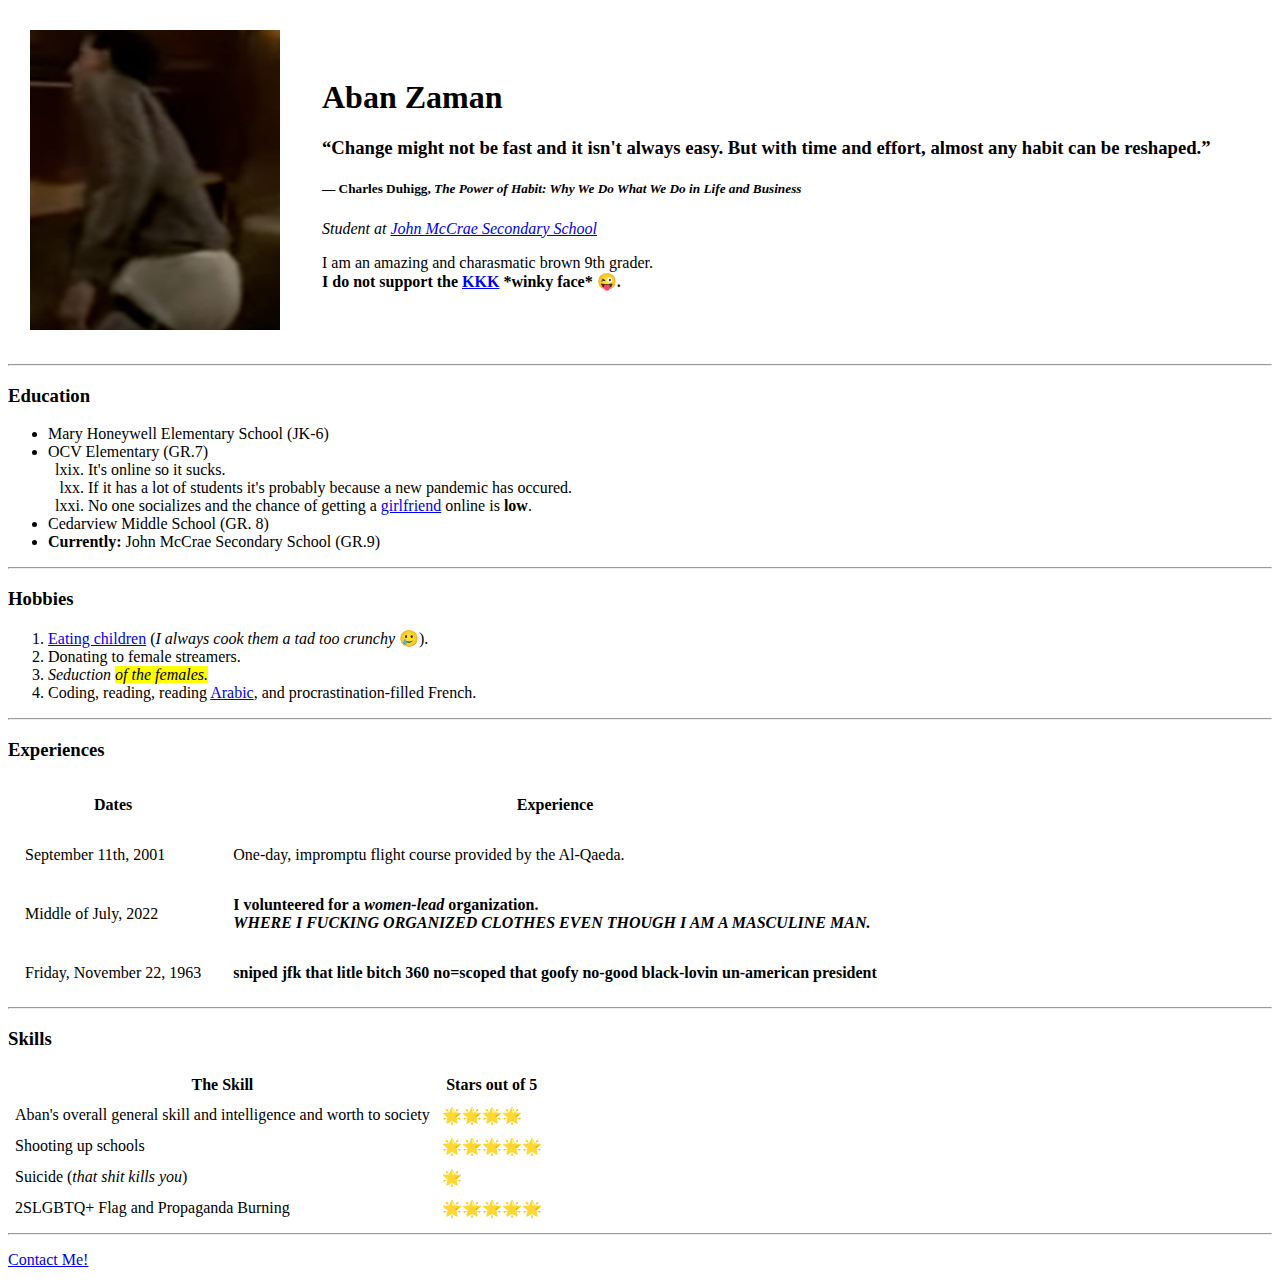
==== index.html @ 699626e8 "Added initial website, bare-bone HTML." ====
<!DOCTYPE html> <!-- Render this file as HTML 5 -->
<html lang="en" dir="ltr">

<head>
  <meta charset="utf-8"> <!-- Information for basic website information, like the description, title, and character set. -->
  <title>Aban Zaman - Personal Portfolio Website</title>
  <meta name="description:" content="Hi, I'm Aban Zaman, and this is my personally coded website/portfolio (HTML now, but CSS and Javascript soon to be added)!
    I'm an extroverted brown terrorist who supports all ideologies related to suicide-bombings. Currently in JMSS - Grade 9 - Insta: abanz69.">
  <meta name="keywords" content="Aban,Zaman,John McCrae Secondary School,aban,zaman,JMSS,johnmccraess,bangladeshi,bengali,brown,abanz69">
  <meta name="viewport" content="width=device-width, initial-scale=1" />
</head>

<body>
  <table cellpadding="20">
    <tr>
      <td><img src="images\boratTooCoolForSchool.png" alt="Naked selfie of Aban Zaman." height="300" width="250"></td>
      <td>
        <h1>Aban Zaman</h1>
        <h3>“Change might not be fast and it isn't always easy. But with time and effort, almost any habit can be reshaped.”</h3>
        <h5>― Charles Duhigg,<em> The Power of Habit: Why We Do What We Do in Life and Business</em></h5>
        <p><em>Student at <a href="https://johnmccraess.ocdsb.ca/" target="_blank">John McCrae Secondary School</a></em></p>
        <p>I am an amazing and charasmatic brown 9th grader.
          <strong><br>I do not support the <a href="https://en.wikipedia.org/wiki/Ku_Klux_Klan#Goals" target="_blank">KKK</a> *winky face* 😜.</strong>
        </p>
      </td>
    </tr>
  </table>
  <!-- Paragraph text does not go off page, but moves to the next line -->

  <hr>

  <h3>Education</h3>
  <ul>
    <li>Mary Honeywell Elementary School (JK-6)</li>
    <li>OCV Elementary (GR.7)
      <ol start="69" type="i">
        <li>It's online so it sucks.</li>
        <li>If it has a lot of students it's probably because a new pandemic has occured.</li>
        <li>No one socializes and the chance of getting a <a href="https://en.uncyclopedia.co/wiki/Girlfriend" target="_blank">girlfriend</a> online is <strong>low</strong>.</li>
      </ol>
    </li>
    <li>Cedarview Middle School (GR. 8)</li>
    <li><strong>Currently: </strong>John McCrae Secondary School (GR.9)</li>
  </ul>

  <hr>

  <h3>Hobbies</h3>
  <ol>
    <li><a href="https://en.uncyclopedia.co/wiki/HowTo:Cook_Children" target="_blank">Eating children</a> (<em>I always cook them a tad too crunchy</em> 🥲).</li>
    <li>Donating to female streamers.</li>
    <li><em>Seduction <mark>of the females.</mark></em></li>
    <li>Coding, reading, reading <a href="https://en.uncyclopedia.co/wiki/Allah" target="_blank">Arabic</a>, and procrastination-filled French.</li>
  </ol>

  <hr>

  <h3>Experiences</h3>

  <table cellpadding="15">
    <thead>
      <th>Dates</th>
      <th>Experience</th>
    </thead>

    <tbody>
      <tr>
        <td>September 11th, 2001</td>
        <td>One-day, impromptu flight course provided by the Al-Qaeda.</td>
      </tr>
      <tr>
        <td>Middle of July, 2022</td>
        <td><strong>I volunteered for a <em>women-lead</em> organization.<br><em>WHERE I FUCKING ORGANIZED CLOTHES EVEN THOUGH I AM A MASCULINE MAN.</em></strong></td>
      </tr>
      <tr>
        <td>Friday, November 22, 1963</td>
        <td><strong>sniped jfk that litle bitch 360 no=scoped that goofy no-good black-lovin un-american president</strong></td>
      </tr>
    </tbody>
  </table>

  <hr>

  <h3>Skills</h3>
  <table cellpadding="5">
    <thead>
      <th>The Skill</th>
      <th>Stars out of 5</th>
    </thead>
    <tr>
      <td>Aban's overall general skill and intelligence and worth to society</td>
      <td>🌟🌟🌟🌟</td>
    </tr>
    <tr>
      <td>Shooting up schools</td>
      <td>🌟🌟🌟🌟🌟</td>
    </tr>
    <tr>
      <td>Suicide (<em>that shit kills you</em>)</td>
      <td>🌟</td>
    </tr>
    <tr>
      <td>2SLGBTQ+ Flag and Propaganda Burning</td>
      <td>🌟🌟🌟🌟🌟</td>
    </tr>

  </table>

  <hr>

  <!-- The target attribute opens the href into a new tab.
  The default is the link opening into the same tab (_self). -->
  <p><a href="contact.html" target="_blank">Contact Me!</a> </p>
</body>

</html>
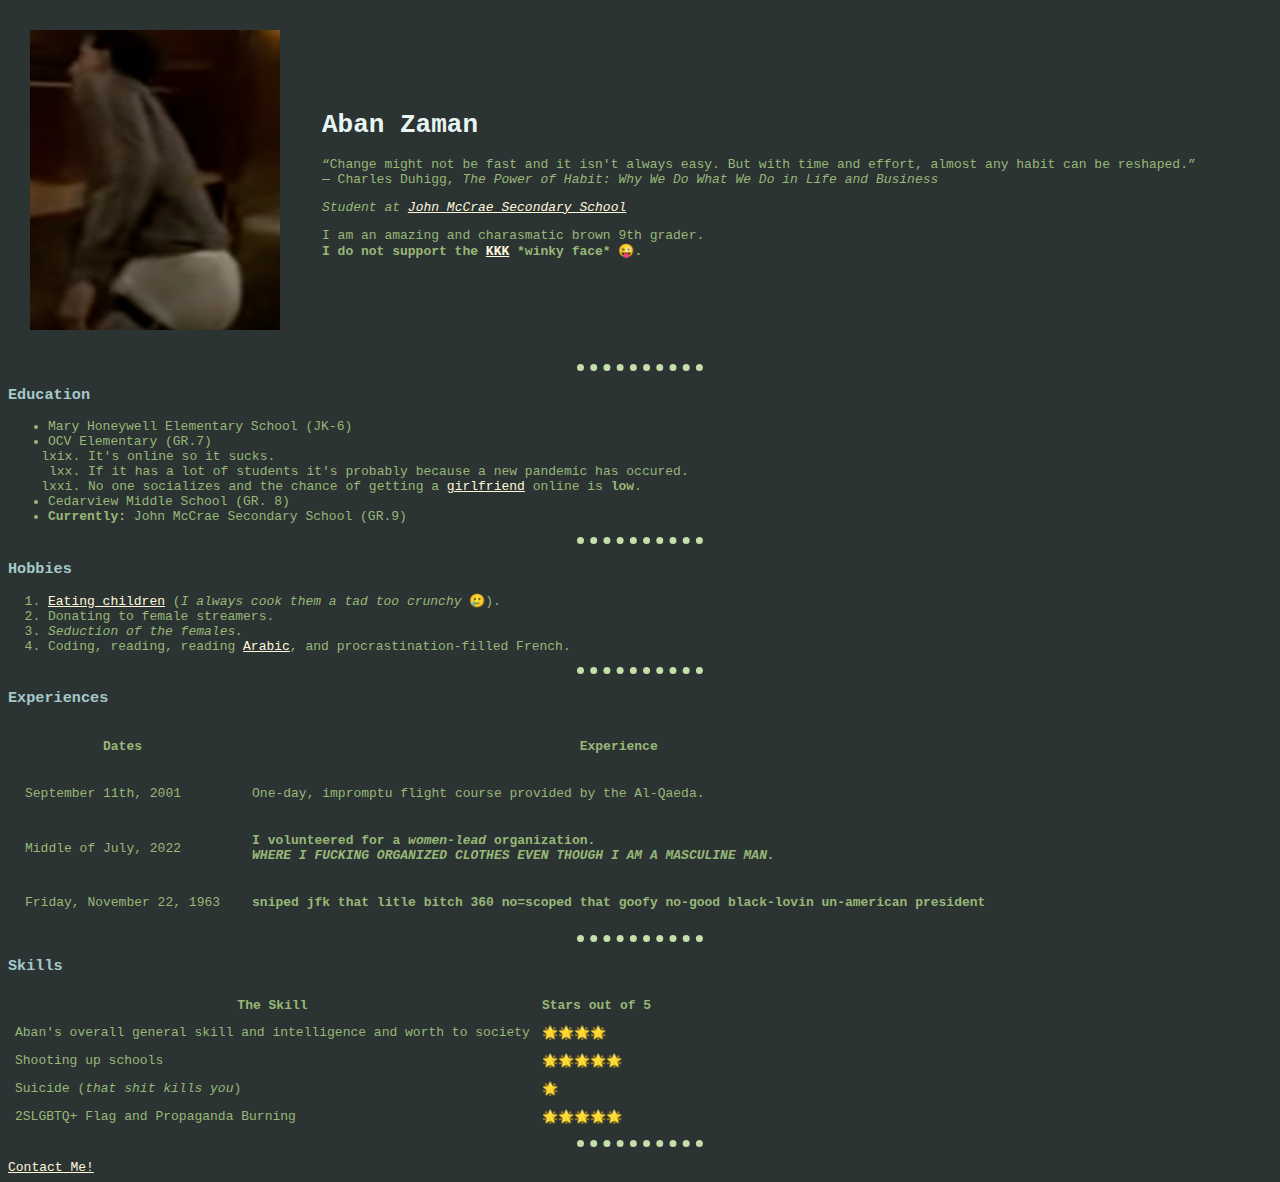
==== commit 8a72780e: "Cleanup And CSS Basic Addition" ====
--- a/index.html
+++ b/index.html
@@ -1,4 +1,5 @@
 <!DOCTYPE html> <!-- Render this file as HTML 5 -->
+
 <html lang="en" dir="ltr">
 
 <head>
@@ -7,23 +8,26 @@
   <meta name="description:" content="Hi, I'm Aban Zaman, and this is my personally coded website/portfolio (HTML now, but CSS and Javascript soon to be added)!
     I'm an extroverted brown terrorist who supports all ideologies related to suicide-bombings. Currently in JMSS - Grade 9 - Insta: abanz69.">
   <meta name="keywords" content="Aban,Zaman,John McCrae Secondary School,aban,zaman,JMSS,johnmccraess,bangladeshi,bengali,brown,abanz69">
-  <meta name="viewport" content="width=device-width, initial-scale=1" />
+  <link href="css/styles.css" rel="stylesheet">
 </head>
 
 <body>
   <table cellpadding="20">
-    <tr>
-      <td><img src="images\boratTooCoolForSchool.png" alt="Naked selfie of Aban Zaman." height="300" width="250"></td>
-      <td>
-        <h1>Aban Zaman</h1>
-        <h3>“Change might not be fast and it isn't always easy. But with time and effort, almost any habit can be reshaped.”</h3>
-        <h5>― Charles Duhigg,<em> The Power of Habit: Why We Do What We Do in Life and Business</em></h5>
-        <p><em>Student at <a href="https://johnmccraess.ocdsb.ca/" target="_blank">John McCrae Secondary School</a></em></p>
-        <p>I am an amazing and charasmatic brown 9th grader.
-          <strong><br>I do not support the <a href="https://en.wikipedia.org/wiki/Ku_Klux_Klan#Goals" target="_blank">KKK</a> *winky face* 😜.</strong>
-        </p>
-      </td>
-    </tr>
+    <tbody>
+      <tr>
+        <td><img src="images\boratTooCoolForSchool.png" alt="Naked selfie of Aban Zaman." height="300" width="250"></td>
+        <td>
+          <h1>Aban Zaman</h1>
+          <p>“Change might not be fast and it isn't always easy. But with time and effort, almost any habit can be reshaped.”
+            <br>― Charles Duhigg,<em> The Power of Habit: Why We Do What We Do in Life and Business</em>
+          </p>
+          <p><em>Student at <a href="https://johnmccraess.ocdsb.ca/" target="_blank">John McCrae Secondary School</a></em></p>
+          <p>I am an amazing and charasmatic brown 9th grader.
+            <strong><br>I do not support the <a href="https://en.wikipedia.org/wiki/Ku_Klux_Klan#Goals" target="_blank">KKK</a> *winky face* 😜.</strong>
+          </p>
+        </td>
+      </tr>
+    </tbody>
   </table>
   <!-- Paragraph text does not go off page, but moves to the next line -->
 
@@ -49,7 +53,7 @@
   <ol>
     <li><a href="https://en.uncyclopedia.co/wiki/HowTo:Cook_Children" target="_blank">Eating children</a> (<em>I always cook them a tad too crunchy</em> 🥲).</li>
     <li>Donating to female streamers.</li>
-    <li><em>Seduction <mark>of the females.</mark></em></li>
+    <li><em>Seduction of the females.</em></li>
     <li>Coding, reading, reading <a href="https://en.uncyclopedia.co/wiki/Allah" target="_blank">Arabic</a>, and procrastination-filled French.</li>
   </ol>
 
@@ -59,8 +63,10 @@
 
   <table cellpadding="15">
     <thead>
-      <th>Dates</th>
-      <th>Experience</th>
+      <tr>
+        <th>Dates</th>
+        <th>Experience</th>
+      </tr>
     </thead>
 
     <tbody>
@@ -84,26 +90,30 @@
   <h3>Skills</h3>
   <table cellpadding="5">
     <thead>
-      <th>The Skill</th>
-      <th>Stars out of 5</th>
+      <tr>
+        <th>The Skill</th>
+        <th>Stars out of 5</th>
+      </tr>
     </thead>
-    <tr>
-      <td>Aban's overall general skill and intelligence and worth to society</td>
-      <td>🌟🌟🌟🌟</td>
-    </tr>
-    <tr>
-      <td>Shooting up schools</td>
-      <td>🌟🌟🌟🌟🌟</td>
-    </tr>
-    <tr>
-      <td>Suicide (<em>that shit kills you</em>)</td>
-      <td>🌟</td>
-    </tr>
-    <tr>
-      <td>2SLGBTQ+ Flag and Propaganda Burning</td>
-      <td>🌟🌟🌟🌟🌟</td>
-    </tr>
+    <tbody>
+      <tr>
+        <td>Aban's overall general skill and intelligence and worth to society</td>
+        <td>🌟🌟🌟🌟</td>
+      </tr>
+      <tr>
+        <td>Shooting up schools</td>
+        <td>🌟🌟🌟🌟🌟</td>
+      </tr>
+      <tr>
+        <td>Suicide (<em>that shit kills you</em>)</td>
+        <td>🌟</td>
+      </tr>
+      <tr>
+        <td>2SLGBTQ+ Flag and Propaganda Burning</td>
+        <td>🌟🌟🌟🌟🌟</td>
+      </tr>
 
+    </tbody>
   </table>
 
   <hr>
@@ -111,6 +121,8 @@
   <!-- The target attribute opens the href into a new tab.
   The default is the link opening into the same tab (_self). -->
   <p><a href="contact.html" target="_blank">Contact Me!</a> </p>
+
+
 </body>
 
-</html>+</html>
--- a/css/styles.css
+++ b/css/styles.css
@@ -0,0 +1,29 @@
+body {
+  background-color: #2C3333;
+}
+
+hr {
+  border-color: #C4DFAA;
+  border-style: dotted none none none;
+  width: 10%;
+  border-width: 7px;
+}
+
+h1{
+  color: #E7F6F2;
+  font-family: monospace;
+}
+
+h3 {
+  color: #A5C9CA;
+  font-family: monospace;
+}
+
+p, ol, ul, td, th{
+  color: #97b877;
+  font-family: monospace;
+}
+
+a {
+  color: CornSilk;
+}
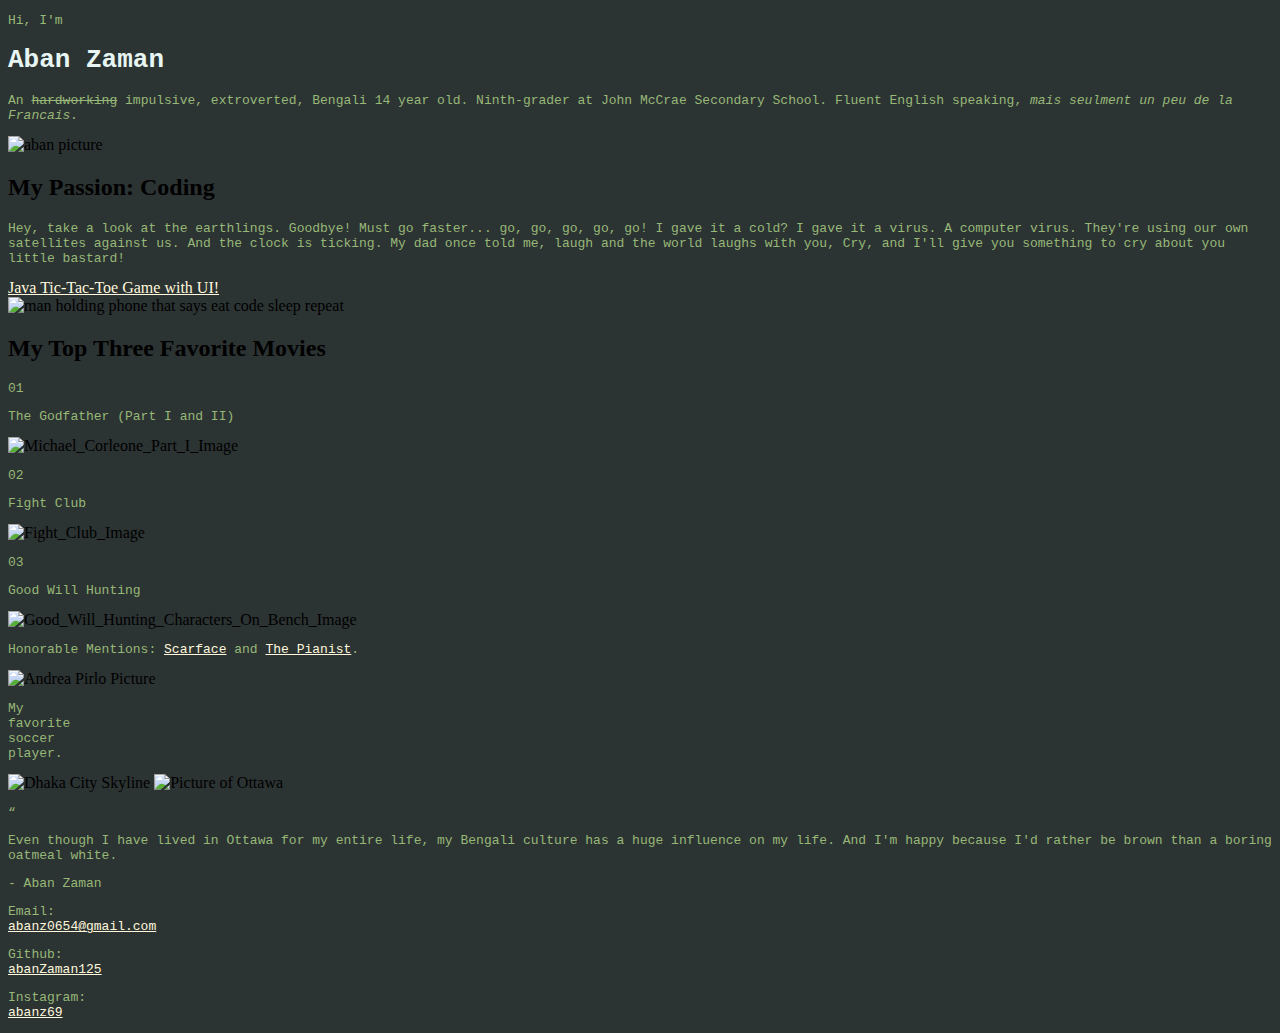
==== commit 29076765: "Updated HTML to fit new CSS" ====
--- a/index.html
+++ b/index.html
@@ -1,127 +1,123 @@
-<!DOCTYPE html> <!-- Render this file as HTML 5 -->
-
+<!DOCTYPE html>
 <html lang="en" dir="ltr">
 
 <head>
-  <meta charset="utf-8"> <!-- Information for basic website information, like the description, title, and character set. -->
-  <title>Aban Zaman - Personal Portfolio Website</title>
-  <meta name="description:" content="Hi, I'm Aban Zaman, and this is my personally coded website/portfolio (HTML now, but CSS and Javascript soon to be added)!
-    I'm an extroverted brown terrorist who supports all ideologies related to suicide-bombings. Currently in JMSS - Grade 9 - Insta: abanz69.">
-  <meta name="keywords" content="Aban,Zaman,John McCrae Secondary School,aban,zaman,JMSS,johnmccraess,bangladeshi,bengali,brown,abanz69">
-  <link href="css/styles.css" rel="stylesheet">
+  <meta charset="utf-8">
+  <title>Aban Zaman</title>
+  <link rel="stylesheet" href="css/styles.css">
+  <link rel="icon" href="favicon.ico">
+
+  <!-- Link elements for fonts. -->
+  <link rel="preconnect" href="https://fonts.googleapis.com">
+  <link rel="preconnect" href="https://fonts.gstatic.com" crossorigin>
+  <link href="https://fonts.googleapis.com/css2?family=Roboto:ital,wght@0,100;0,300;0,400;0,500;0,700;0,900;1,100;1,300;1,400;1,500&family=Volkhov:ital,wght@0,400;0,700;1,400;1,700&display=swap" rel="stylesheet">
+
+  <!--Base HTML element can target all links and can set their href, targets, and other attricbutes.-->
+  <base target="_blank">
 </head>
 
 <body>
-  <table cellpadding="20">
-    <tbody>
-      <tr>
-        <td><img src="images\boratTooCoolForSchool.png" alt="Naked selfie of Aban Zaman." height="300" width="250"></td>
-        <td>
-          <h1>Aban Zaman</h1>
-          <p>“Change might not be fast and it isn't always easy. But with time and effort, almost any habit can be reshaped.”
-            <br>― Charles Duhigg,<em> The Power of Habit: Why We Do What We Do in Life and Business</em>
-          </p>
-          <p><em>Student at <a href="https://johnmccraess.ocdsb.ca/" target="_blank">John McCrae Secondary School</a></em></p>
-          <p>I am an amazing and charasmatic brown 9th grader.
-            <strong><br>I do not support the <a href="https://en.wikipedia.org/wiki/Ku_Klux_Klan#Goals" target="_blank">KKK</a> *winky face* 😜.</strong>
-          </p>
-        </td>
-      </tr>
-    </tbody>
-  </table>
-  <!-- Paragraph text does not go off page, but moves to the next line -->
+  <div class="intro-container">
+    <div class="intro-text-div">
+      <p class="hi-im-line">Hi, I'm</p>
+      <h1 id="website-title">Aban Zaman</h1>
+      <p class="description-text">An <span style="text-decoration: line-through">hardworking</span> impulsive, extroverted, Bengali 14 year old. Ninth-grader at John McCrae Secondary School.
+        Fluent English speaking, <em>mais seulment un peu de la Francais.</em>
+      </p>
+    </div>
+    <!-- Without the div, the flex layout of the intro-container made the image unnaturally bigger. -->
+    <div>
+      <img class="aban-img" src="images/abanTitle.png" alt="aban picture">
+    </div>
+  </div>
 
-  <hr>
+  <div class="passion-container">
+    <div class="passion-text-div">
+      <h2 class="passion-text-title">My Passion: Coding</h2>
+      <p class="passion-text-p">Hey, take a look at the earthlings. Goodbye! Must go faster... go, go, go, go, go! I gave it a cold? I gave it a virus.
+        A computer virus. They're using our own satellites against us. And the clock is ticking.
+        My dad once told me, laugh and the world laughs with you, Cry, and I'll give you something to cry about you little bastard!</p>
+      <a id="java-game-button" href="https://www.onlinegdb.com/ITbCFVzX8">Java Tic-Tac-Toe Game with UI!</a>
+    </div>
+    <img class="coding-image" src="images/codingImage.jpg" alt="man holding phone that says eat code sleep repeat">
+  </div>
 
-  <h3>Education</h3>
-  <ul>
-    <li>Mary Honeywell Elementary School (JK-6)</li>
-    <li>OCV Elementary (GR.7)
-      <ol start="69" type="i">
-        <li>It's online so it sucks.</li>
-        <li>If it has a lot of students it's probably because a new pandemic has occured.</li>
-        <li>No one socializes and the chance of getting a <a href="https://en.uncyclopedia.co/wiki/Girlfriend" target="_blank">girlfriend</a> online is <strong>low</strong>.</li>
-      </ol>
-    </li>
-    <li>Cedarview Middle School (GR. 8)</li>
-    <li><strong>Currently: </strong>John McCrae Secondary School (GR.9)</li>
-  </ul>
+  <div class="favorite-movies-container">
+    <h2 class="favorite-movies-title">My Top Three Favorite Movies</h2>
 
-  <hr>
+    <div class="movie-row-container">
 
-  <h3>Hobbies</h3>
-  <ol>
-    <li><a href="https://en.uncyclopedia.co/wiki/HowTo:Cook_Children" target="_blank">Eating children</a> (<em>I always cook them a tad too crunchy</em> 🥲).</li>
-    <li>Donating to female streamers.</li>
-    <li><em>Seduction of the females.</em></li>
-    <li>Coding, reading, reading <a href="https://en.uncyclopedia.co/wiki/Allah" target="_blank">Arabic</a>, and procrastination-filled French.</li>
-  </ol>
+      <div class="movie-number" style="top: -169px;right: 196px;">
+        <p>01</p>
+      </div>
+      <div class="movie-title-text">
+        <p>The Godfather (Part I and II)</p>
+      </div>
+      <div class="movie-image">
+        <img src="https://static.wikia.nocookie.net/godfather/images/a/aa/Michael_Corleone_Part_I.jpg/revision/latest?cb=20190828200514" alt="Michael_Corleone_Part_I_Image">
+      </div>
 
-  <hr>
+      <div class="movie-number" style="top: -5px; right: 348px;">
+        <p>02</p>
+      </div>
+      <div class="movie-title-text">
+        <p>Fight Club</p>
+      </div>
+      <div class="movie-image">
+        <img src="https://www.eyefilm.nl/uploads/images/production/_960x960_crop_center-center_none/still-Fight-Club-David-Fincher-US-DE-1999-2.jpg" alt="Fight_Club_Image">
+      </div>
 
-  <h3>Experiences</h3>
+      <div class="movie-number" style="top: 157px; right: 514px;">
+        <p>03</p>
+      </div>
+      <div class="movie-title-text">
+        <p>Good Will Hunting</p>
+      </div>
+      <div class="movie-image">
+        <img src="https://img.aktuality.sk/foto/OTYweDk2MC9zbWFydC9pbWc=/rs_rs_aktuality_2302361_b2876f99e314d7cf5547ca8628a9a6d4?st=wJ0G_jUq6J9UJ0vmfanym6_WhT2xHBO1tU-KgL5Kts0&ts=1660860000&e=0" alt="Good_Will_Hunting_Characters_On_Bench_Image">
+      </div>
 
-  <table cellpadding="15">
-    <thead>
-      <tr>
-        <th>Dates</th>
-        <th>Experience</th>
-      </tr>
-    </thead>
+      <p class="movie-mentions-text">Honorable Mentions: <a class="favorite-movie-link" href="https://www.imdb.com/title/tt0086250/">Scarface</a> and <a class="favorite-movie-link" href="https://www.imdb.com/title/tt0253474/">The Pianist</a>.</p>
 
-    <tbody>
-      <tr>
-        <td>September 11th, 2001</td>
-        <td>One-day, impromptu flight course provided by the Al-Qaeda.</td>
-      </tr>
-      <tr>
-        <td>Middle of July, 2022</td>
-        <td><strong>I volunteered for a <em>women-lead</em> organization.<br><em>WHERE I FUCKING ORGANIZED CLOTHES EVEN THOUGH I AM A MASCULINE MAN.</em></strong></td>
-      </tr>
-      <tr>
-        <td>Friday, November 22, 1963</td>
-        <td><strong>sniped jfk that litle bitch 360 no=scoped that goofy no-good black-lovin un-american president</strong></td>
-      </tr>
-    </tbody>
-  </table>
+    </div>
 
-  <hr>
+  </div>
 
-  <h3>Skills</h3>
-  <table cellpadding="5">
-    <thead>
-      <tr>
-        <th>The Skill</th>
-        <th>Stars out of 5</th>
-      </tr>
-    </thead>
-    <tbody>
-      <tr>
-        <td>Aban's overall general skill and intelligence and worth to society</td>
-        <td>🌟🌟🌟🌟</td>
-      </tr>
-      <tr>
-        <td>Shooting up schools</td>
-        <td>🌟🌟🌟🌟🌟</td>
-      </tr>
-      <tr>
-        <td>Suicide (<em>that shit kills you</em>)</td>
-        <td>🌟</td>
-      </tr>
-      <tr>
-        <td>2SLGBTQ+ Flag and Propaganda Burning</td>
-        <td>🌟🌟🌟🌟🌟</td>
-      </tr>
+  <div class="extra-info-container">
+    <div class="pirlo-div">
+      <img class="pirlo-image" src="https://thumbs.dreamstime.com/b/andrea-pirlo-match-milan--italy-march-san-siro---stadium-uefa-champions-league--ac-fc-arsenal-188502876.jpg" alt="Andrea Pirlo Picture">
+      <p class="pirlo-text">My<br>favorite<br>soccer<br>player.</p>
+    </div>
 
-    </tbody>
-  </table>
+    <div class="nationalities-div">
+      <img class="dhaka-img" src="https://upload.wikimedia.org/wikipedia/commons/3/31/Dhaka_Skyline.jpg" alt="Dhaka City Skyline">
+      <img class="ottawa-img" src="https://i.cbc.ca/1.6341949.1644201535!/fileImage/httpImage/image.jpg_gen/derivatives/16x9_780/aerial-downtown-covid-19-protest-ottawa-truckers-truck-convoy.jpg" alt="Picture of Ottawa">
 
-  <hr>
+      <div class="aban-quote-div">
+        <p class="quotation-mark">&#8220;</p>
+        <p class="quote-text">Even though I have lived in Ottawa for my entire life, my Bengali culture has a huge influence on my life. And I'm happy because I'd rather be brown than a boring oatmeal white.</p>
+        <p class="aban-quote-citation">- Aban Zaman</p>
+      </div>
+    </div>
+  </div>
 
-  <!-- The target attribute opens the href into a new tab.
-  The default is the link opening into the same tab (_self). -->
-  <p><a href="contact.html" target="_blank">Contact Me!</a> </p>
-
+  <div class="contact-me-container">
+    <div class="contact-text">
+      <p>Email:<br>
+        <a href="mailto:abanz0654@gmail.com">abanz0654@gmail.com</a>
+      </p>
+    </div>
+    <div class="contact-text middle-contact-text">
+      <p>Github:<br>
+        <a href="https://github.com/abanZaman125">abanZaman125</a>
+      </p>
+    </div>
+    <div class="contact-text">
+      <p>Instagram:<br>
+        <a href="https://www.instagram.com/abanz69/">abanz69</a>
+      </p>
+    </div>
+  </div>
 
 </body>
 
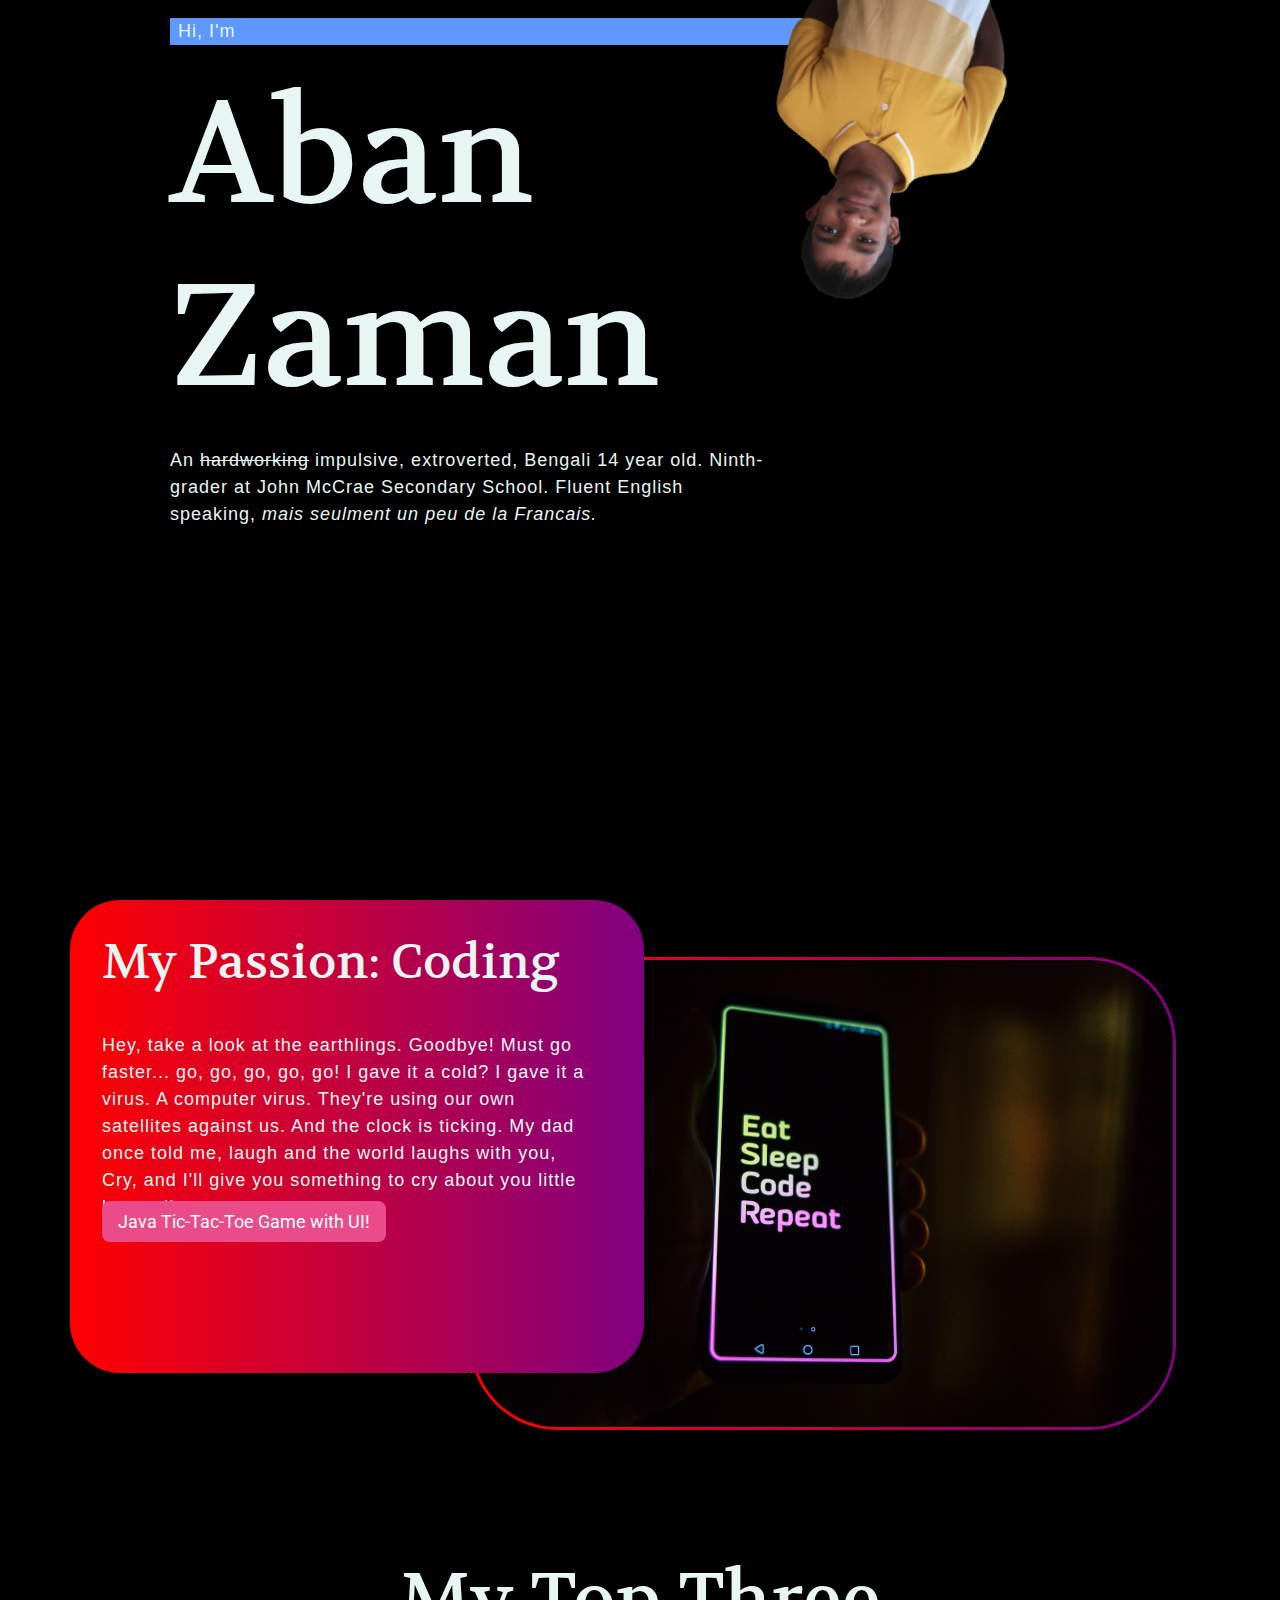
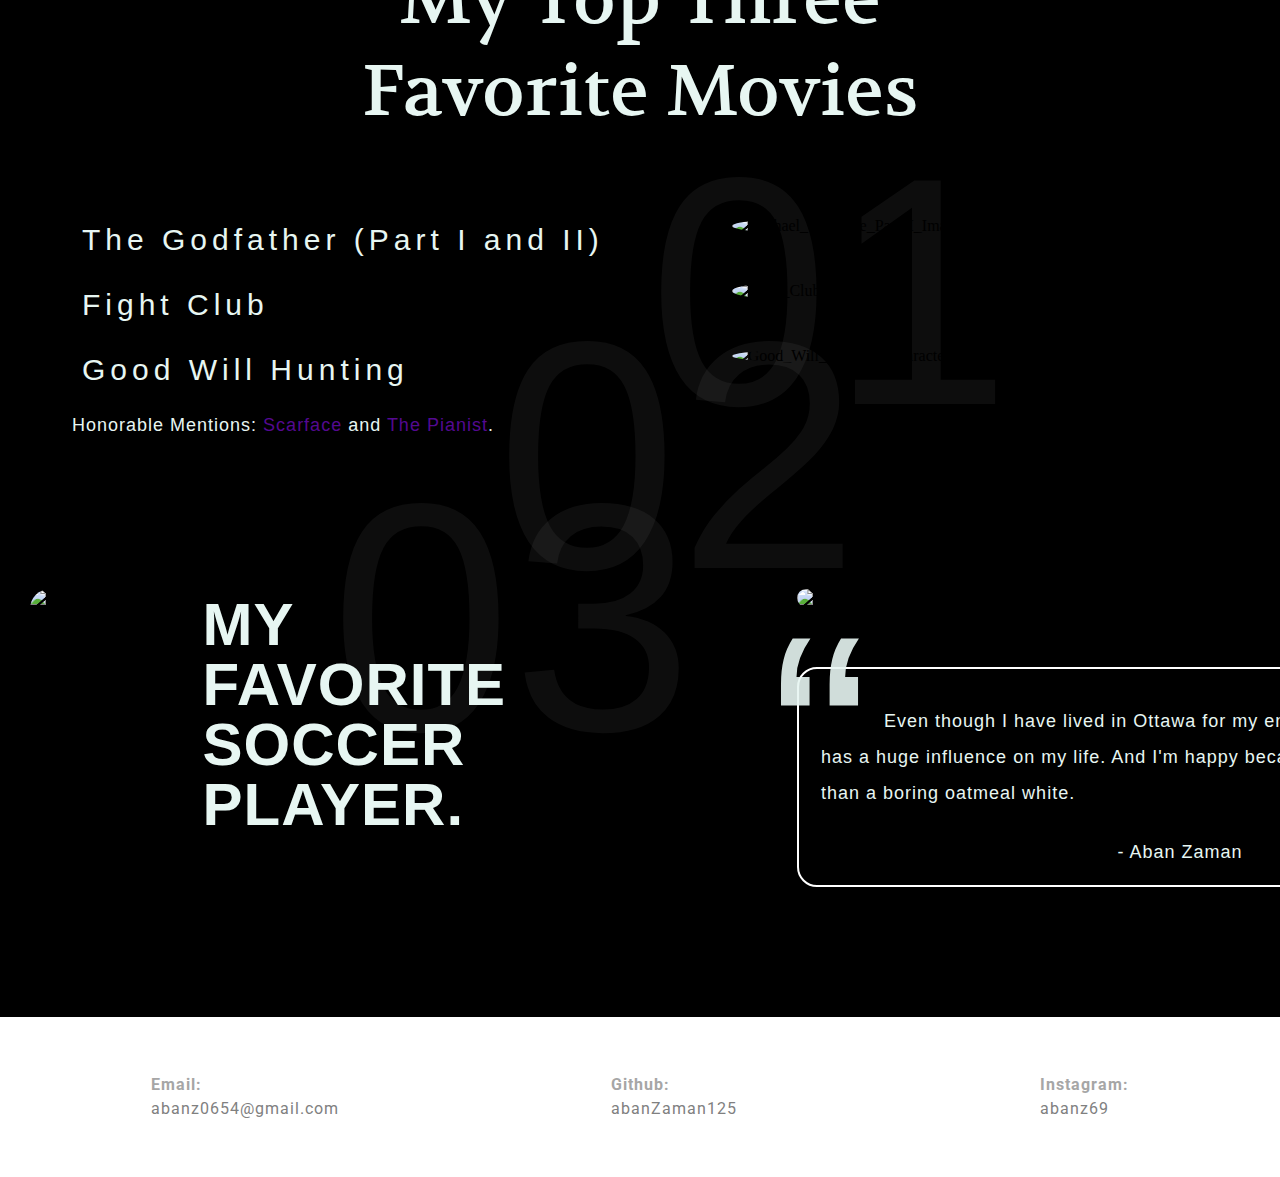
==== commit 6cbe214a: "Fixed Godfather Image Error" ====
--- a/index.html
+++ b/index.html
@@ -54,7 +54,7 @@
         <p>The Godfather (Part I and II)</p>
       </div>
       <div class="movie-image">
-        <img src="https://static.wikia.nocookie.net/godfather/images/a/aa/Michael_Corleone_Part_I.jpg/revision/latest?cb=20190828200514" alt="Michael_Corleone_Part_I_Image">
+        <img src="images/godfatherImage.jpg" alt="Michael_Corleone_Part_I_Image">
       </div>
 
       <div class="movie-number" style="top: -5px; right: 348px;">
--- a/css/styles.css
+++ b/css/styles.css
@@ -1,29 +1,328 @@
+html {
+  height: 100%;
+  width: 100%;
+}
+
 body {
-  background-color: #2C3333;
-}
-
-hr {
-  border-color: #C4DFAA;
-  border-style: dotted none none none;
-  width: 10%;
-  border-width: 7px;
-}
-
-h1{
+  background-color: black;
+  margin: 0;
+
+  /*Set html and body element height to 100% so
+  other elements set to 100% set to parent height. */
+  height: 100%;
+  width: 100%;
+}
+
+p{
   color: #E7F6F2;
-  font-family: monospace;
-}
-
-h3 {
-  color: #A5C9CA;
-  font-family: monospace;
-}
-
-p, ol, ul, td, th{
-  color: #97b877;
-  font-family: monospace;
-}
-
-a {
-  color: CornSilk;
-}
+  font-family: sans-serif;
+  font-size: 18px;
+  line-height: 150%;
+  letter-spacing: 1px;
+}
+
+h2 {
+  font-family: 'Volkhov', serif;
+  font-size: 48px;
+  font-weight: normal;
+  color: #E7F6F2;
+}
+
+.intro-container {
+  width: 940px;
+  height: 100%;
+  margin-left: auto;
+  margin-right: auto;
+  display: flex;
+}
+
+.hi-im-line {
+  background-color: #5f99ff;
+  padding-left: 8px;
+}
+
+.aban-img {
+  position: relative;
+  right: 120px;
+  top: -31.5px;
+  transform: rotate(196deg);
+  width: 228px;
+}
+
+#website-title {
+  font-family: 'Volkhov', serif;
+  font-size: 9em;
+  font-weight: 100;
+  color: #E7F6F2;
+  margin: 0;
+}
+
+.description-text {
+  padding-right: 6.25em;
+}
+
+/*--------------------------------------- S E C T I O N ----------------------------------------------------------------------------------*/
+
+.passion-container {
+  display: flex;
+  margin-bottom: 180px;
+}
+
+.passion-text-div {
+  /*Padding at the bottom is useless.*/
+  padding: 32px 32px 0 32px;
+  background: linear-gradient(to right, red, purple);
+  border-radius: 50px;
+
+  max-width: 710px;
+
+  position: relative;
+  left: 70px;
+}
+
+.passion-text-title {
+  margin-top: 0;
+}
+
+.passion-text-p {
+  padding-right: 20px;
+}
+
+#java-game-button {
+  background-color: #EA4C89;
+  border-radius: 8px;
+  color: white;
+  text-decoration: none;
+  padding: 10px 16px;
+  font-size: 18px;
+  font-family: 'Roboto', sans-serif;
+
+  position: absolute;
+  bottom: 131px;
+}
+
+#java-game-button:hover {
+  filter: brightness(120%);
+}
+
+.coding-image {
+  width: 700px;
+  background: linear-gradient(to right, red, purple);
+  padding: 3px;
+  border-radius: 87px;
+
+  /*Positioning, z-index is the image stacking.*/
+  position: relative;
+  z-index: -1;
+  top: 57px;
+  right: 104px;
+}
+
+/*--------------------------------------- S E C T I O N ----------------------------------------------------------------------------------*/
+
+.favorite-movies-container {
+  display: flex;
+  flex-wrap: wrap;
+  padding: 0 72px 0;
+  /*background-image: url(https://i.pinimg.com/originals/2f/fd/c8/2ffdc8e052da1d1d4242382b86761e78.gif);
+  background-repeat: no-repeat;
+  background-attachment: fixed;
+  background-size: cover;*/
+}
+
+.favorite-movies-title {
+  font-size: 72px;
+  max-width: 780px;
+  margin: 0 auto 80px auto;
+  text-align: center;
+}
+
+.movie-row-container {
+  position: relative;
+  display: grid;
+  grid-template-columns: auto auto; /*No third/first column because the numbers are absolutely positioned.*/
+  grid-template-rows: 1fr 1fr 1fr auto; /*fourth row is for text which will span the entire three columns*/
+  grid-row-gap: 20px;
+
+  width: 100%;
+}
+
+.movie-number {
+  position: absolute;
+}
+
+.movie-number p {
+  z-index: 0;
+  opacity: 0.1;
+
+  margin: 0;
+  color: gray;
+  font-size: 325px;
+}
+
+.movie-title-text {
+  display: flex;
+  align-items: center; /*vertical centering*/
+}
+
+.movie-title-text p{
+  position: relative;
+  z-index: 5;
+
+  margin: 0;
+  padding-left: 10px;
+  font-size: 30px;
+  letter-spacing: 5px;
+}
+
+.movie-image img{
+  position: relative;
+  z-index: 5;
+
+  border-radius: 50%;
+  width: 135px;
+}
+
+.movie-mentions-text {
+  grid-column-start: 1;
+  grid-column-end: 3;
+  margin: 0;
+}
+
+.favorite-movie-link {
+  position: relative;
+  z-index: 5;
+  text-decoration: none;
+  color: #540991;
+}
+
+/*--------------------------------------- S E C T I O N ----------------------------------------------------------------------------------*/
+
+.extra-info-container {
+  margin-top: 150px;
+  display: grid;
+  grid-template-columns: 692px 786px;
+  grid-template-rows: 1fr;
+  grid-column-gap: 105px;
+}
+
+.pirlo-image {
+  border-radius: 20px;
+  max-width: calc(0.6 * 598px);
+  max-height: calc(0.6 * 900px);
+}
+
+.pirlo-div {
+  position: relative;
+  display: flex;
+  padding-left: 30px;
+  grid-column-start: 1;
+  grid-column-end: 2;
+}
+
+.pirlo-text {
+  position: relative;
+  top: 6px;
+  right: -25px;
+
+  align-self: baseline;
+  margin: 0;
+  line-height: 100%;
+  font-weight: bold;
+  font-size: 60px;
+  text-transform: uppercase;
+}
+
+.nationalities-div {
+  height: fit-content;
+  position: relative;
+  max-width: 805.62px;
+  padding-right: 20px;
+}
+
+.dhaka-img {
+  position: relative;
+  z-index: 0;
+
+  width: 100%;
+  border-radius: 30px;
+}
+
+.ottawa-img {
+  position: absolute;
+  left: 192px;
+  height: 324px;
+  border-radius: 0 30px 30px 0;
+  clip-path: polygon(40% 0%, 100% 0%, 100% 100%, 20% 100%);
+}
+
+/*------------------------ SUB-SECTION ------------------------------------------------*/
+
+.aban-quote-div {
+  position: relative;
+  margin-top: 60px;
+  padding-bottom: 1px;
+  border-radius: 20px;
+  border: 2px solid white;
+}
+
+.quotation-mark {
+  margin: 0;
+  font-size: 300px;
+  height: 82px;
+  line-height: 0.78;
+  text-indent: 0;
+
+  position: absolute;
+  top: -45px;
+  left: -29px;
+  opacity: 0.9;
+}
+
+.quote-text {
+  text-indent: 3.5em;
+  line-height: 2;
+  padding: 16px 22px 10px;
+}
+
+.aban-quote-citation {
+  text-align: center;
+}
+
+/*--------------------------------------- S E C T I O N ----------------------------------------------------------------------------------*/
+
+.contact-me-container {
+  width: 100%;
+  height: 10em;
+  background-color: white;
+  position: relative;
+  bottom: 0;
+  display: flex;
+  margin-top: 130px;
+}
+
+.contact-text {
+  margin: auto;
+}
+
+.contact-text p {
+  color: #a6a6a6;
+  font-size: 1em; /*16px*/
+  font-family: 'Roboto', sans-serif;
+  font-weight: bold;
+}
+
+.contact-text.middle-contact-text {
+  margin-left: 7.5em;
+}
+
+/*Higher specificity than .contact-text p, so anchor elements are not gray :D*/
+.contact-text p a {
+  text-decoration: none;  /*No default link-underline.*/
+  color: gray;
+  font-weight: normal;
+}
+
+.contact-text p a:hover {
+  color: black;
+}
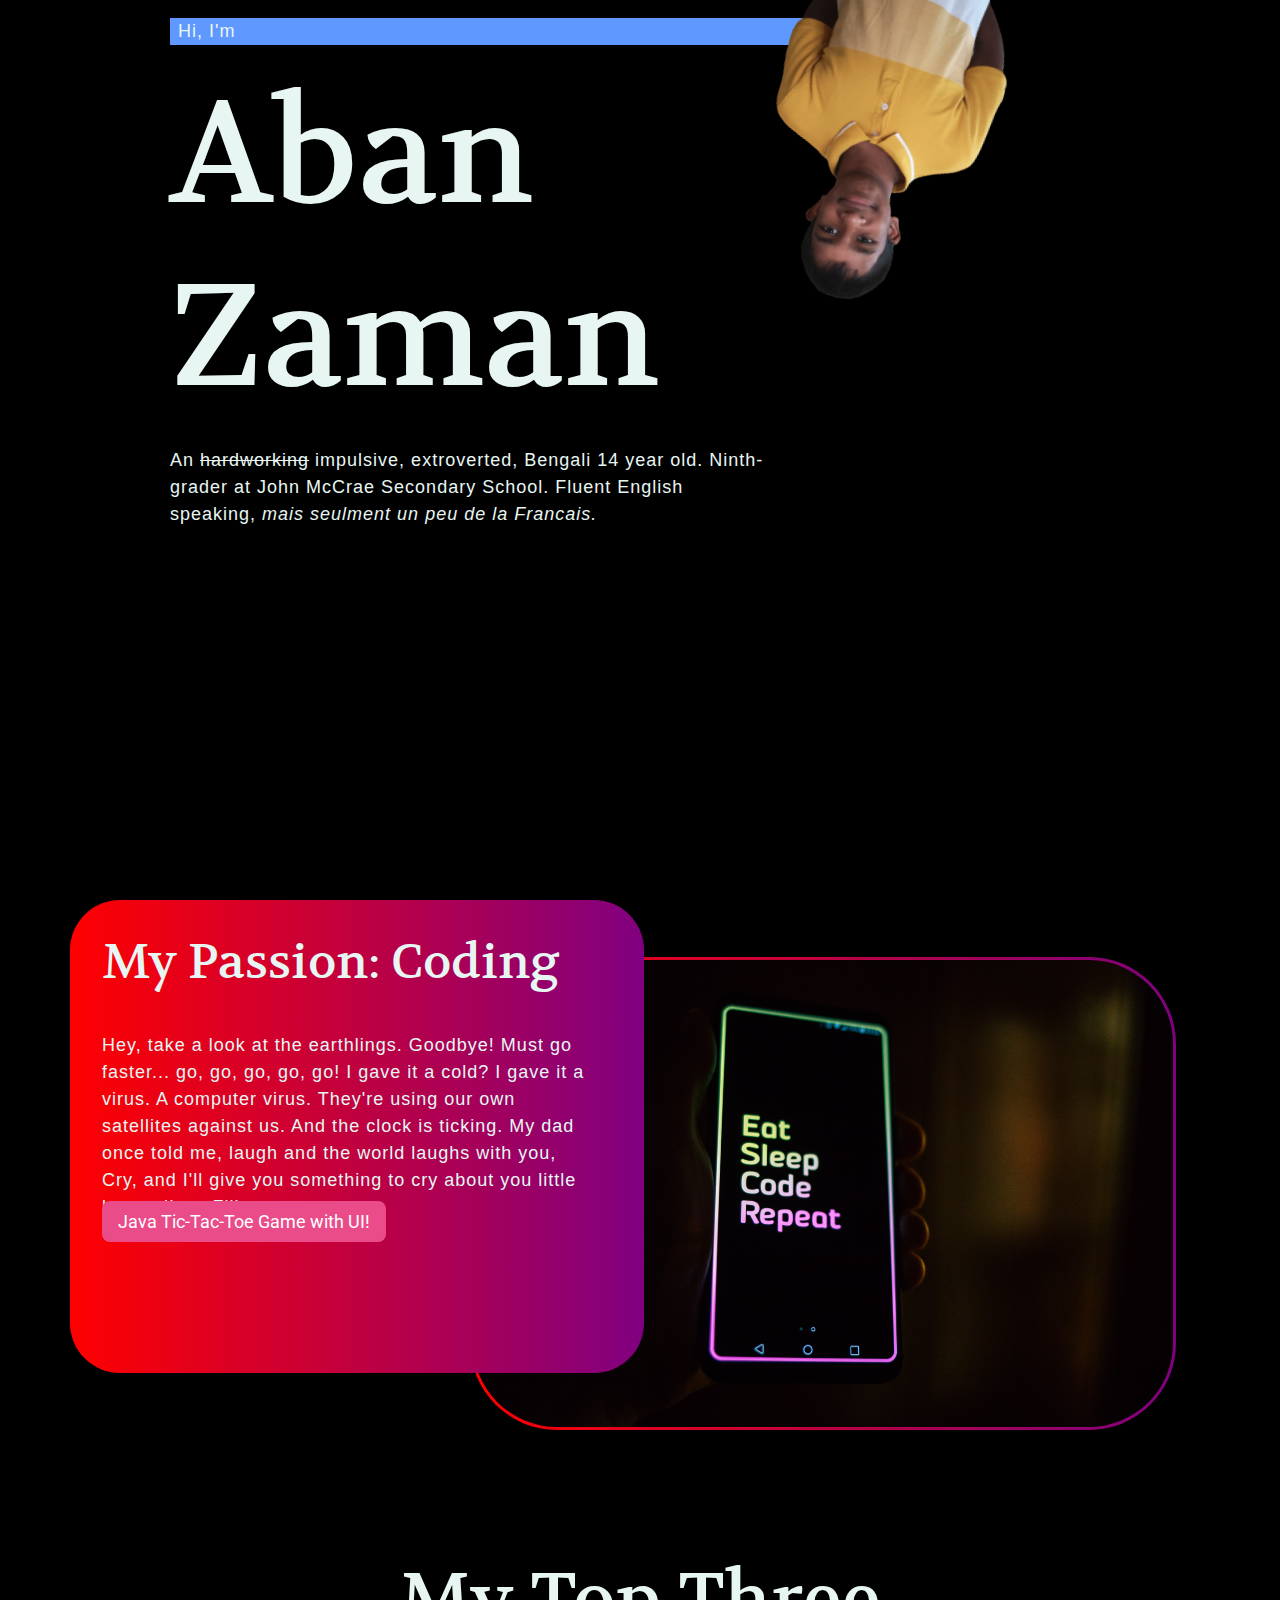
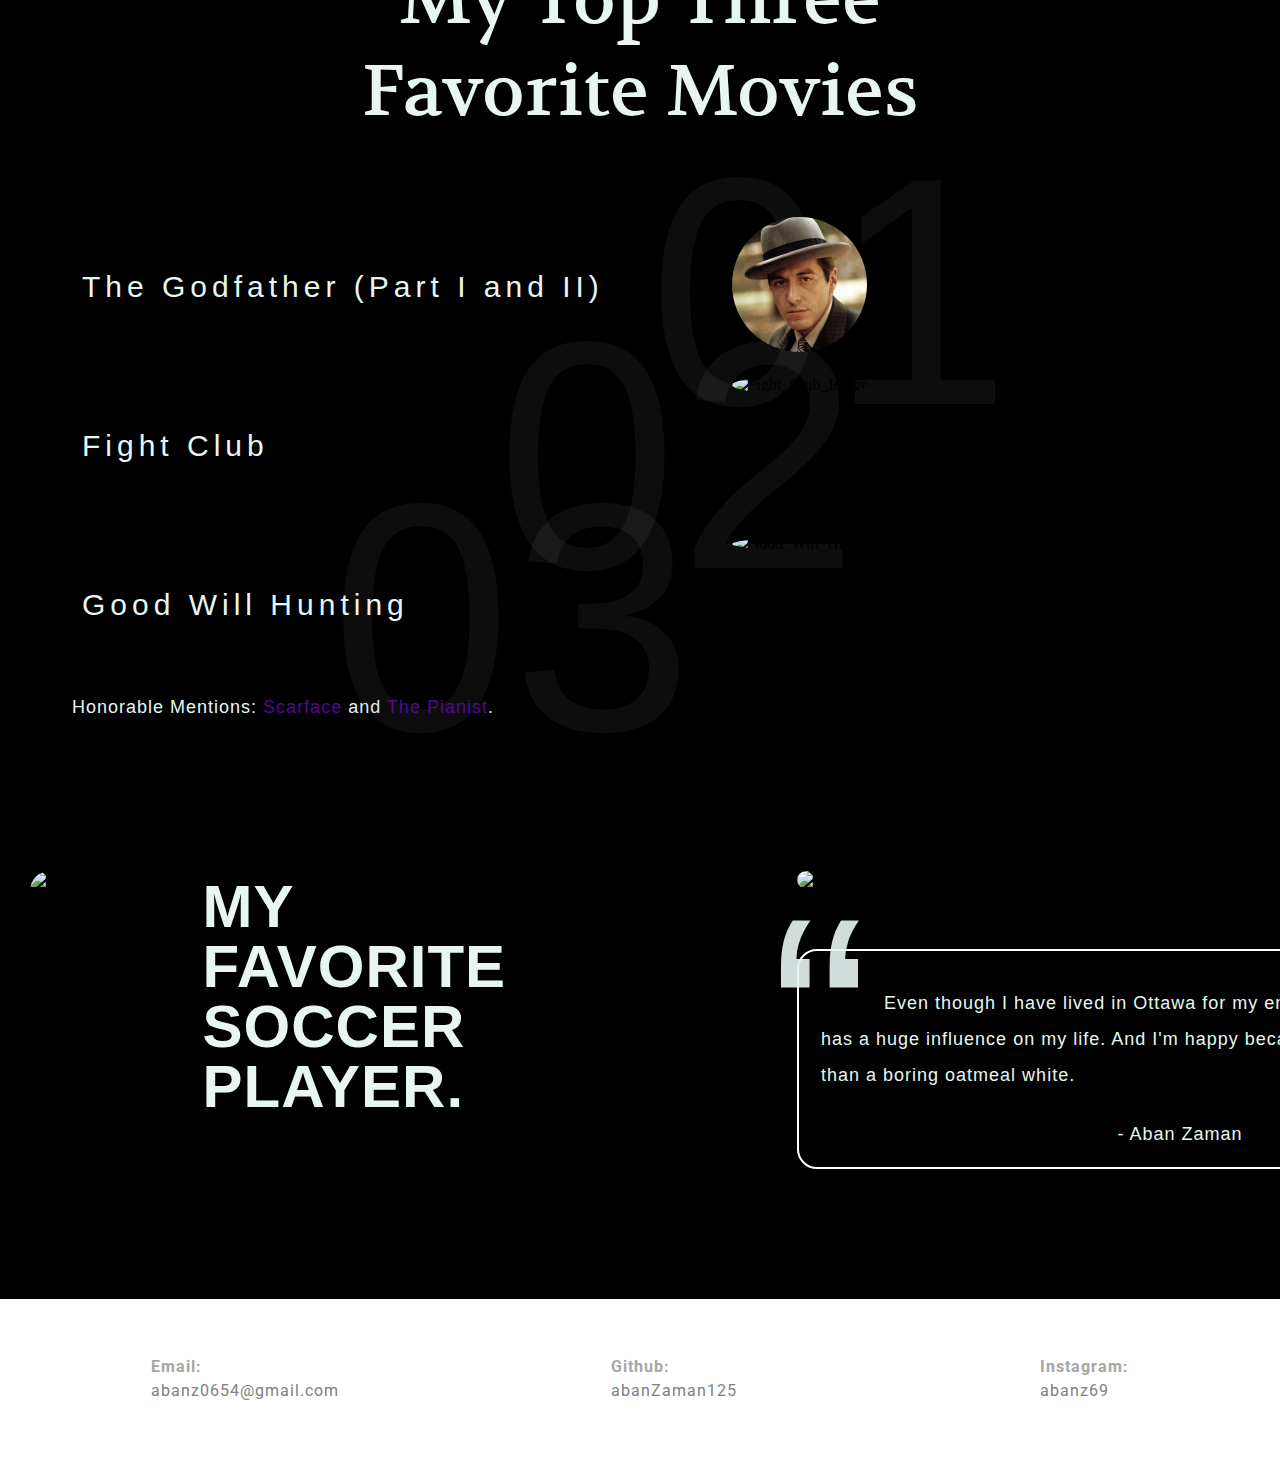
==== commit 4328b7e0: "not crazy" ====
--- a/index.html
+++ b/index.html
@@ -36,7 +36,7 @@
       <h2 class="passion-text-title">My Passion: Coding</h2>
       <p class="passion-text-p">Hey, take a look at the earthlings. Goodbye! Must go faster... go, go, go, go, go! I gave it a cold? I gave it a virus.
         A computer virus. They're using our own satellites against us. And the clock is ticking.
-        My dad once told me, laugh and the world laughs with you, Cry, and I'll give you something to cry about you little bastard!</p>
+        My dad once told me, laugh and the world laughs with you, Cry, and I'll give you something to cry about you little bastard! <-- Filler text</p>
       <a id="java-game-button" href="https://www.onlinegdb.com/ITbCFVzX8">Java Tic-Tac-Toe Game with UI!</a>
     </div>
     <img class="coding-image" src="images/codingImage.jpg" alt="man holding phone that says eat code sleep repeat">
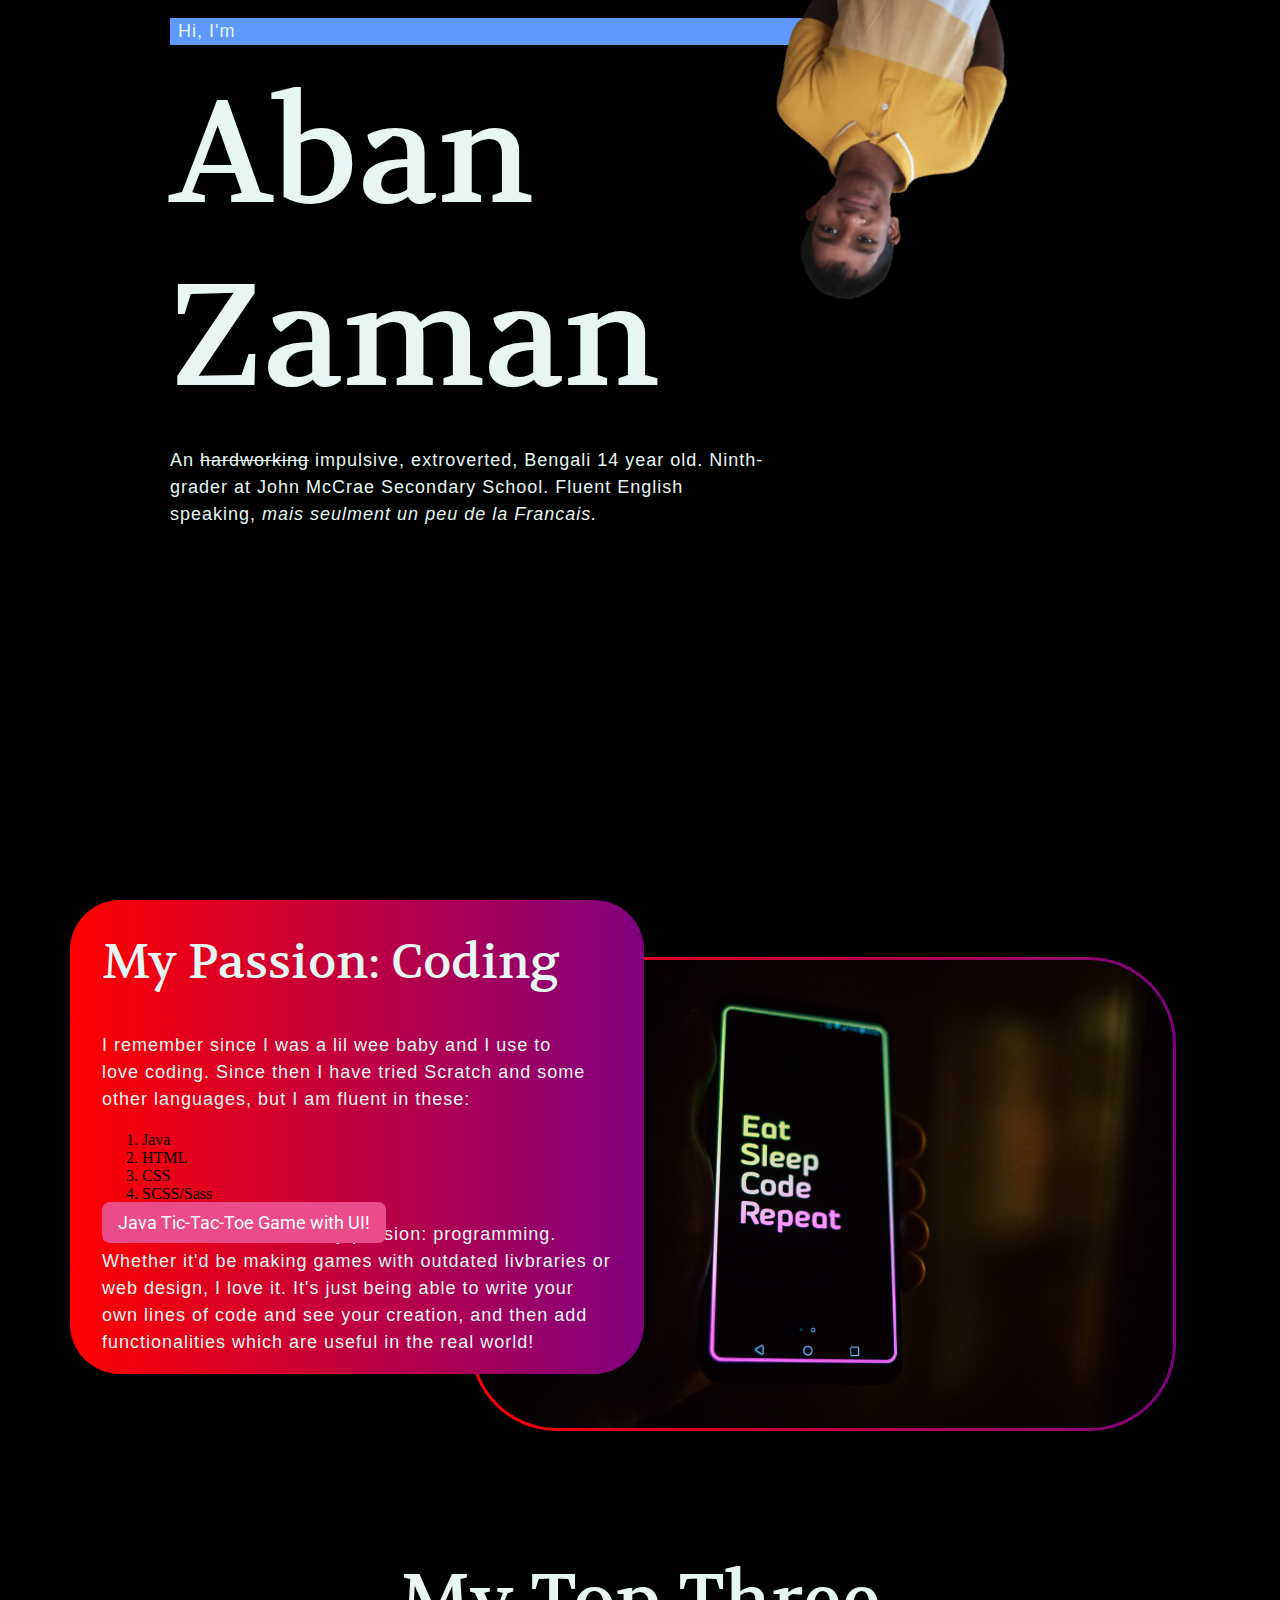
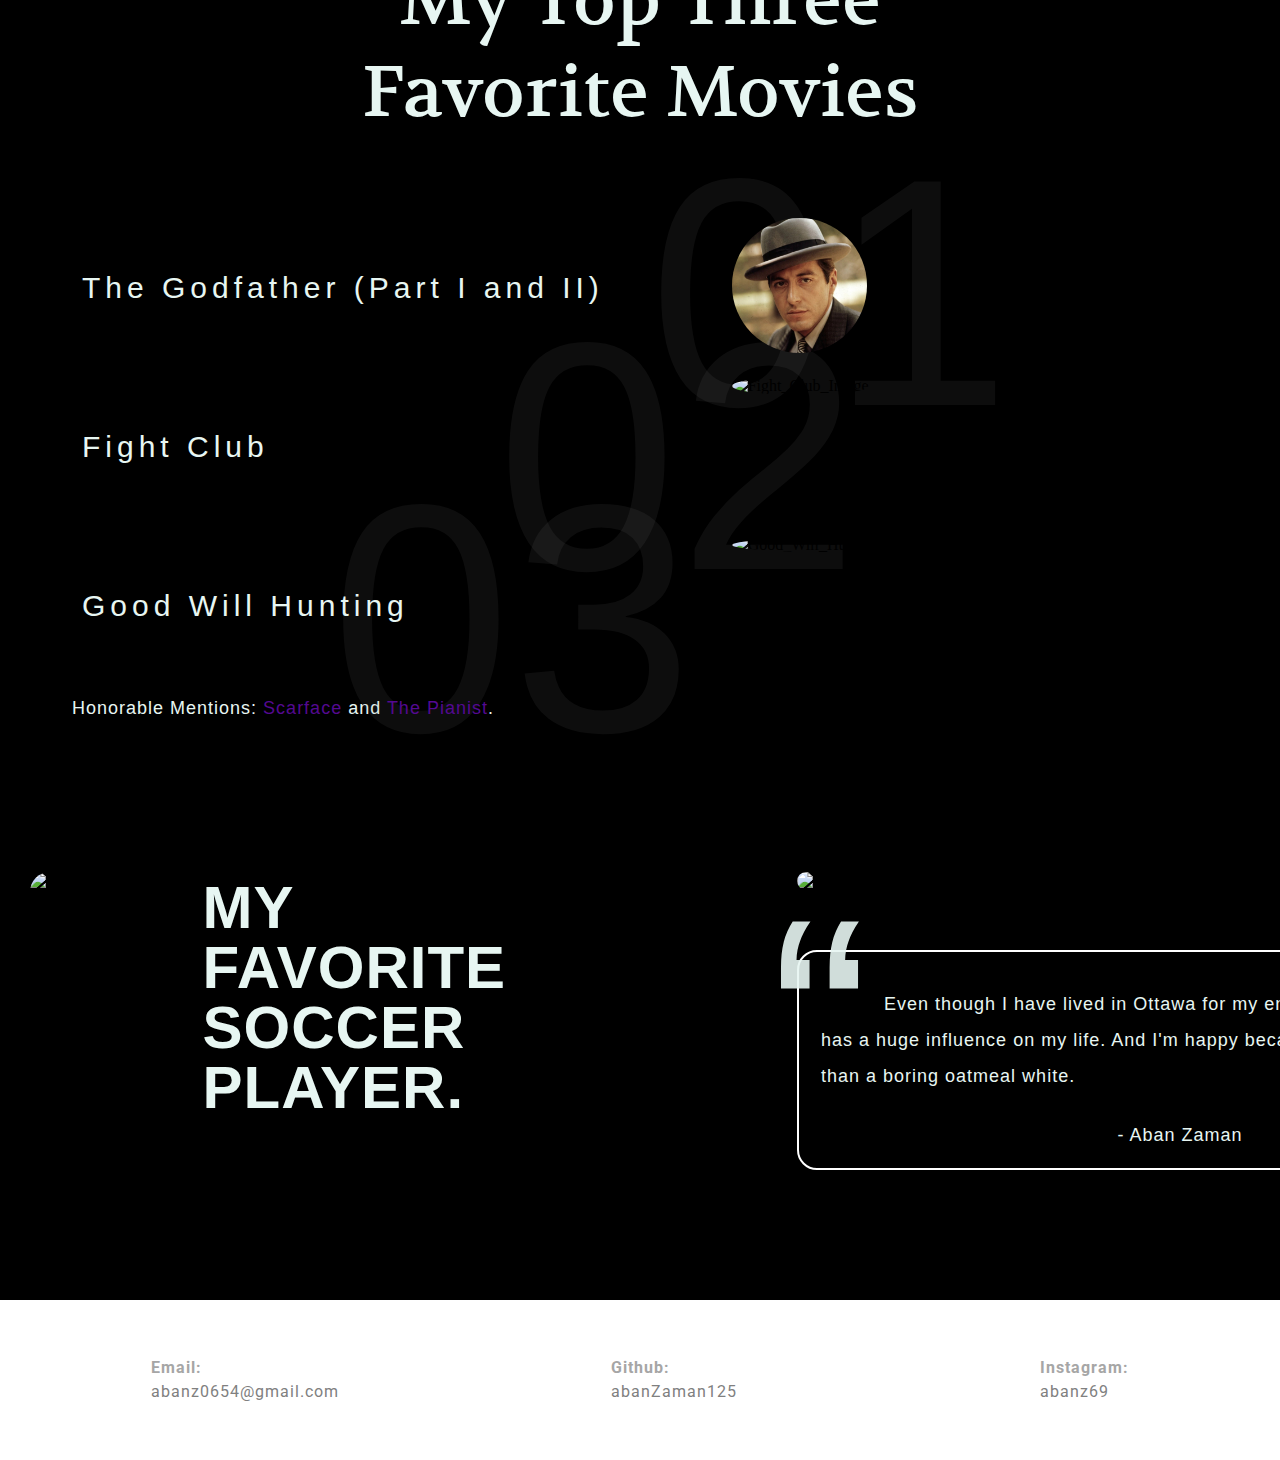
==== commit 11b8c319: "update html" ====
--- a/index.html
+++ b/index.html
@@ -34,9 +34,16 @@
   <div class="passion-container">
     <div class="passion-text-div">
       <h2 class="passion-text-title">My Passion: Coding</h2>
-      <p class="passion-text-p">Hey, take a look at the earthlings. Goodbye! Must go faster... go, go, go, go, go! I gave it a cold? I gave it a virus.
-        A computer virus. They're using our own satellites against us. And the clock is ticking.
-        My dad once told me, laugh and the world laughs with you, Cry, and I'll give you something to cry about you little bastard! <-- Filler text</p>
+      <p class="passion-text-p">I remember since I was a lil wee baby and I use to love coding. Since then I have tried Scratch and some other languages, 
+       but I am fluent in these:</p>
+      <ol>
+        <li>Java</li>
+        <li>HTML</li>
+        <li>CSS</li>
+        <li>SCSS/Sass</li>
+      </ol>
+      <p>I know for a fact I found my passion: programming. Whether it'd be making games with outdated livbraries or web design, I love it.
+      It's just being able to write your own lines of code and see your creation, and then add functionalities which are useful in the real world!</p>
       <a id="java-game-button" href="https://www.onlinegdb.com/ITbCFVzX8">Java Tic-Tac-Toe Game with UI!</a>
     </div>
     <img class="coding-image" src="images/codingImage.jpg" alt="man holding phone that says eat code sleep repeat">
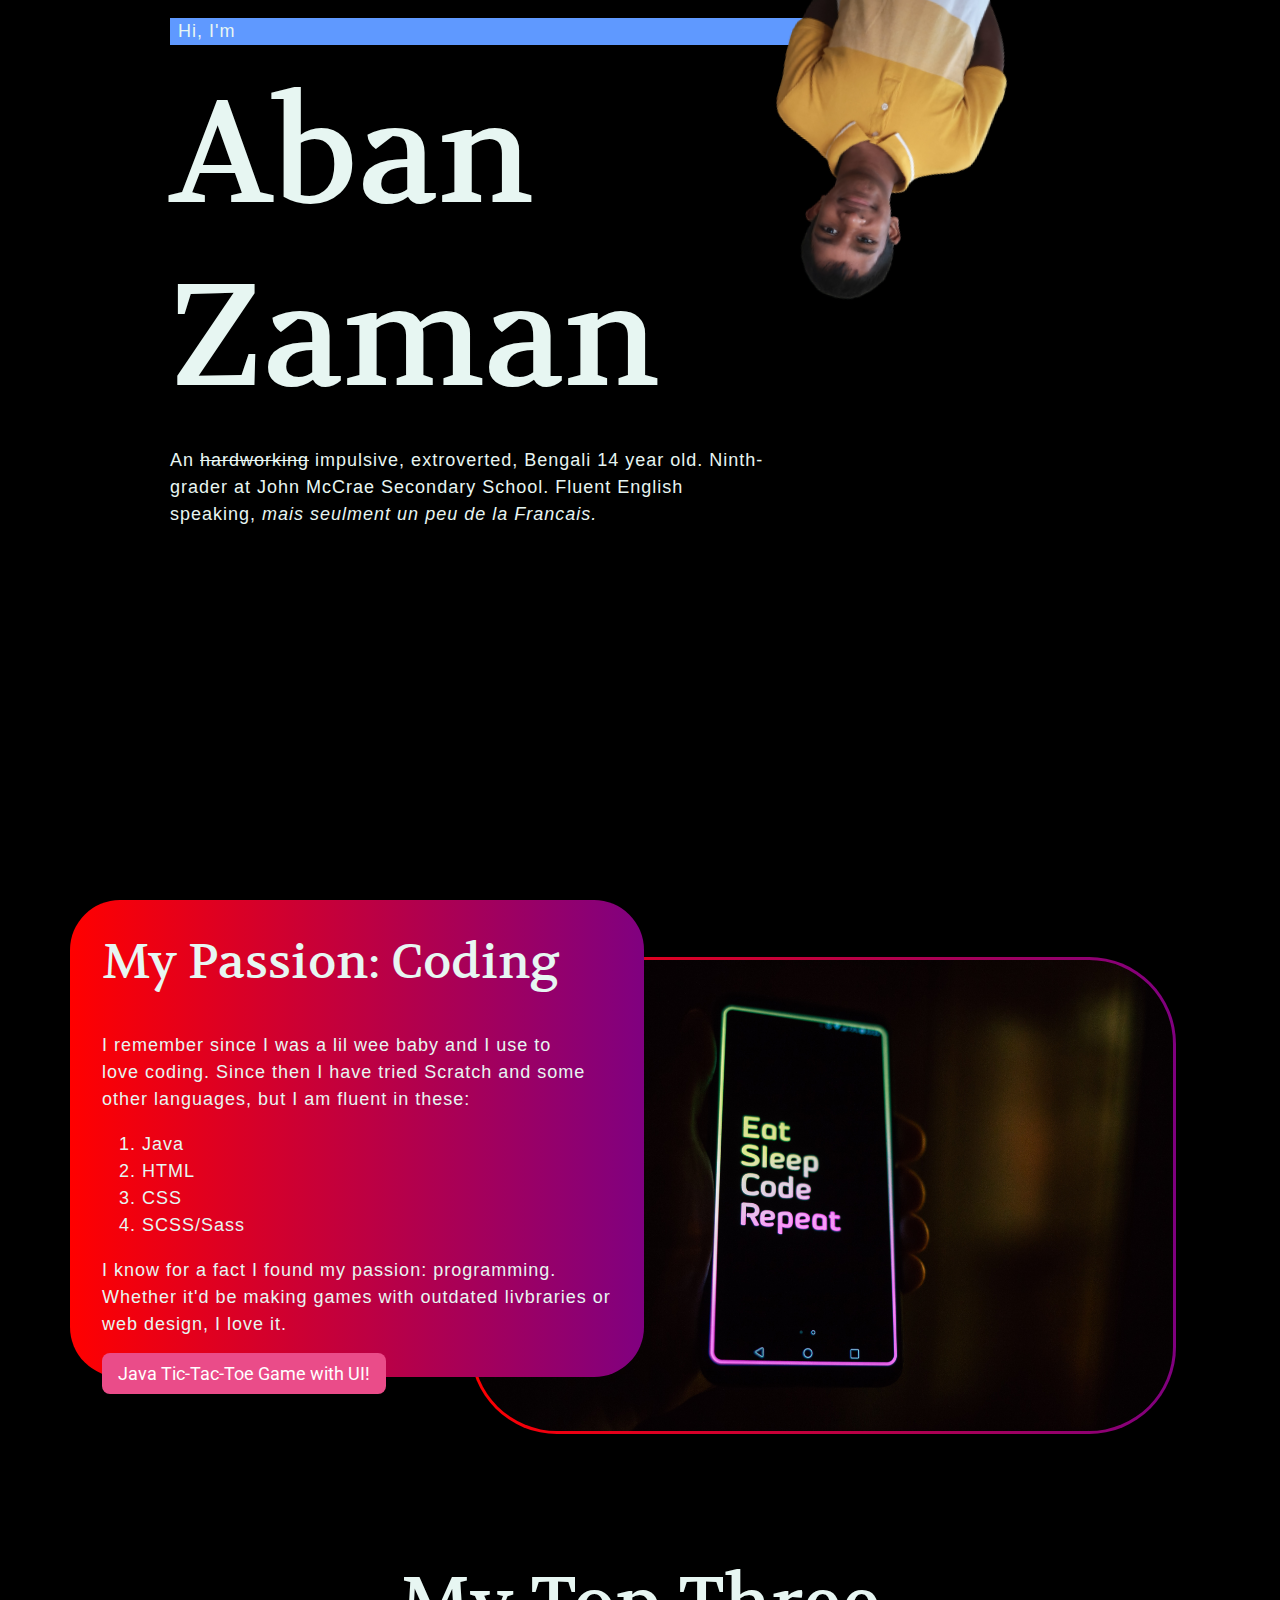
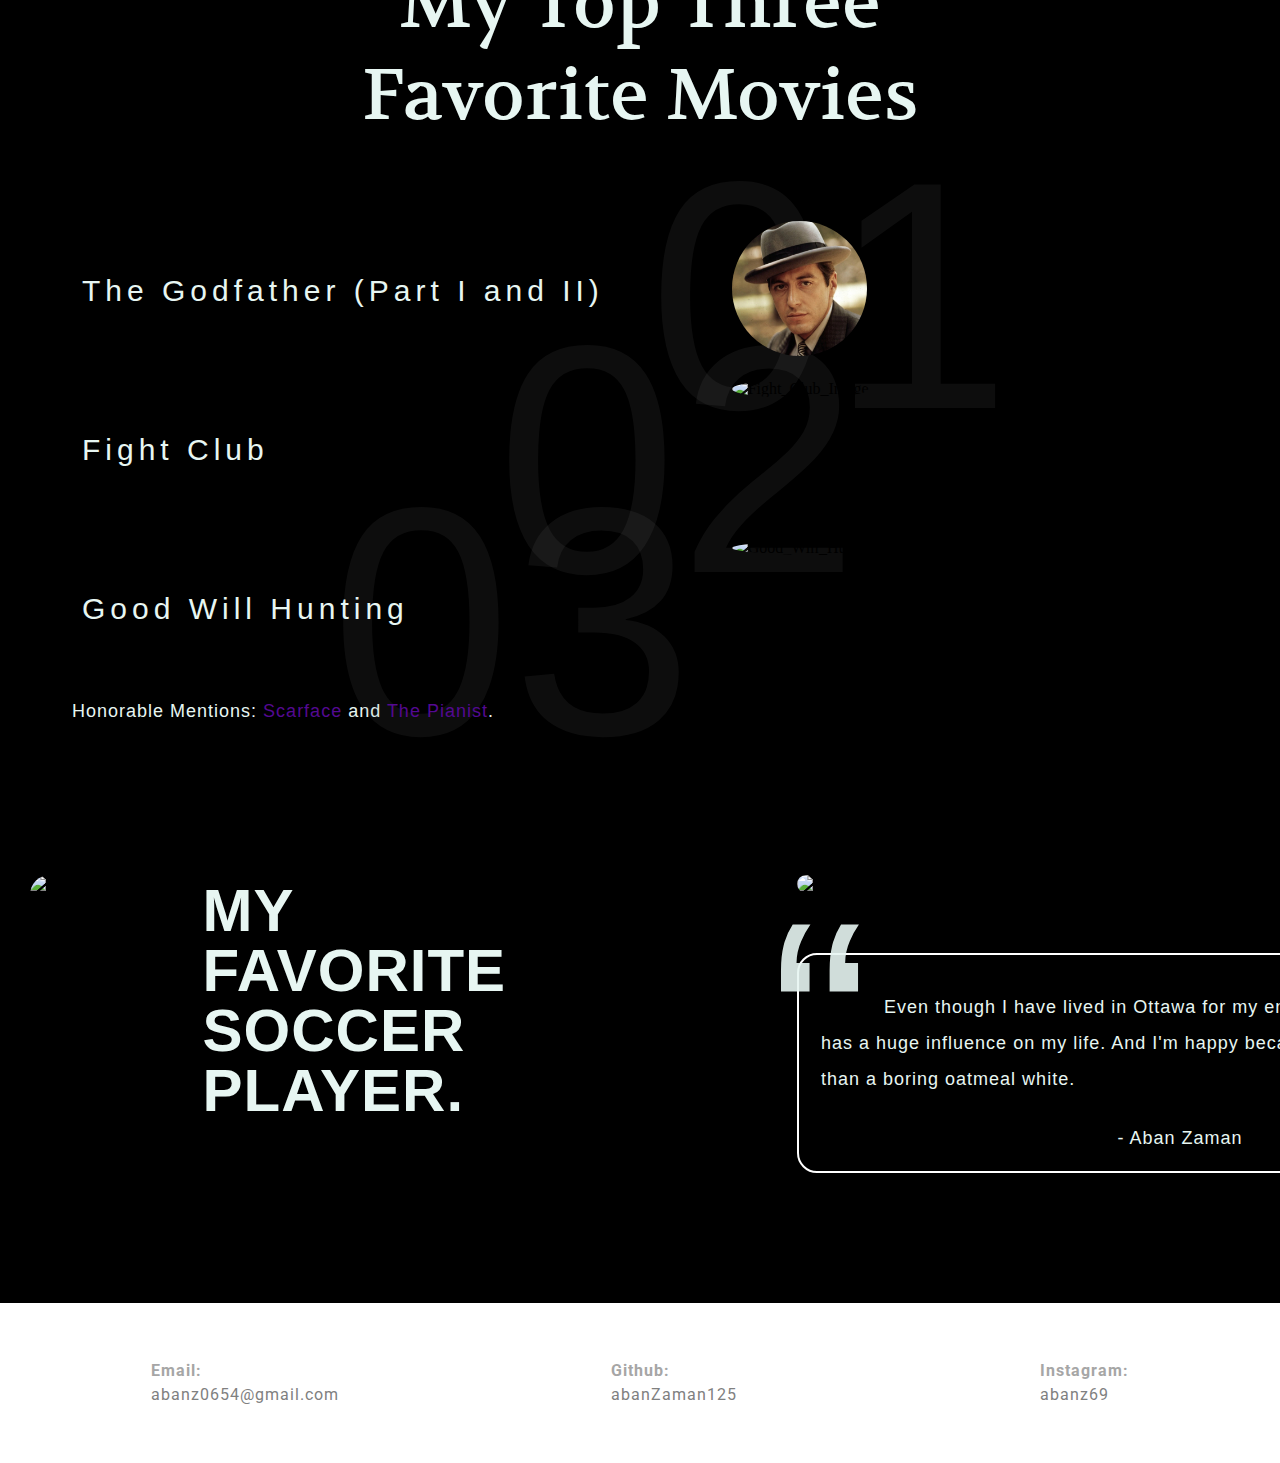
==== commit 0de21008: "Update index.html" ====
--- a/index.html
+++ b/index.html
@@ -42,8 +42,7 @@
         <li>CSS</li>
         <li>SCSS/Sass</li>
       </ol>
-      <p>I know for a fact I found my passion: programming. Whether it'd be making games with outdated livbraries or web design, I love it.
-      It's just being able to write your own lines of code and see your creation, and then add functionalities which are useful in the real world!</p>
+      <p>I know for a fact I found my passion: programming. Whether it'd be making games with outdated livbraries or web design, I love it.</p>
       <a id="java-game-button" href="https://www.onlinegdb.com/ITbCFVzX8">Java Tic-Tac-Toe Game with UI!</a>
     </div>
     <img class="coding-image" src="images/codingImage.jpg" alt="man holding phone that says eat code sleep repeat">
--- a/css/styles.css
+++ b/css/styles.css
@@ -13,7 +13,7 @@
   width: 100%;
 }
 
-p{
+p, ol, li{
   color: #E7F6F2;
   font-family: sans-serif;
   font-size: 18px;
@@ -97,8 +97,8 @@
   font-size: 18px;
   font-family: 'Roboto', sans-serif;
 
-  position: absolute;
-  bottom: 131px;
+  position: relative;
+  bottom: -7px;
 }
 
 #java-game-button:hover {
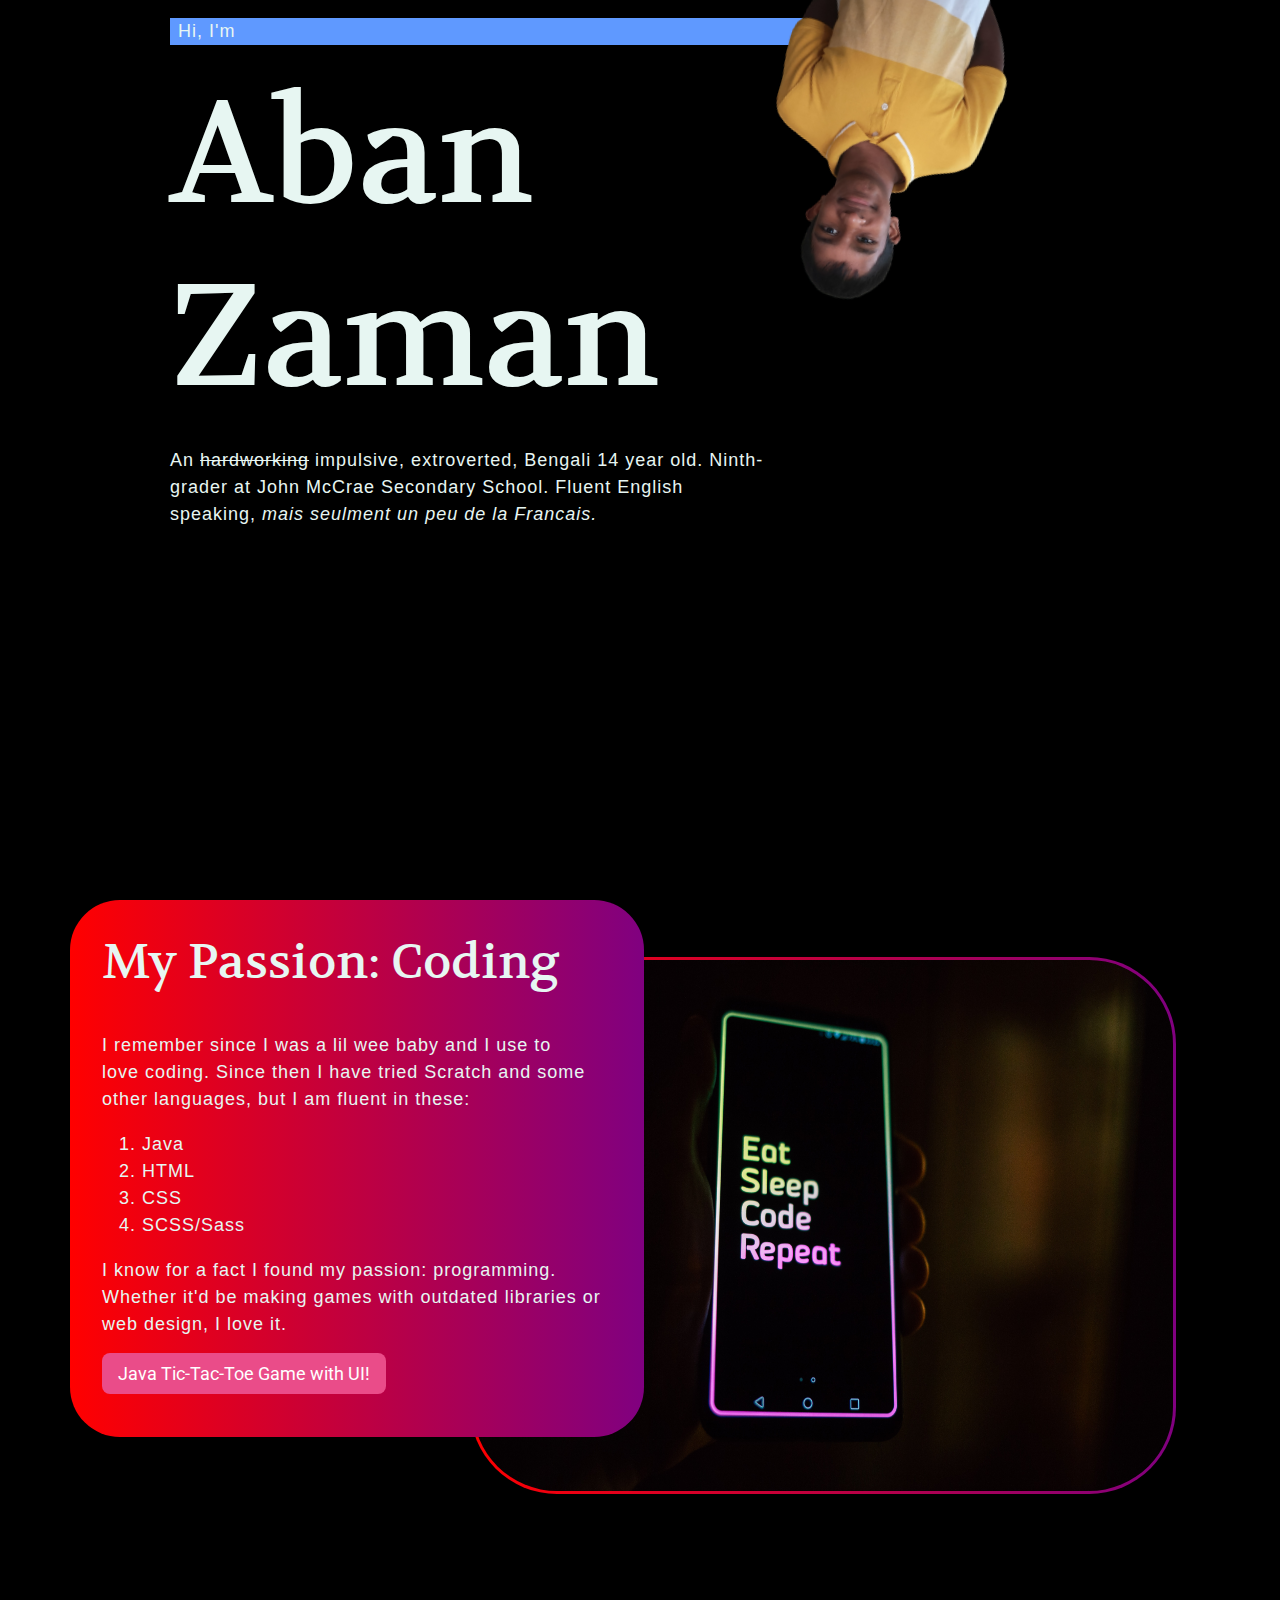
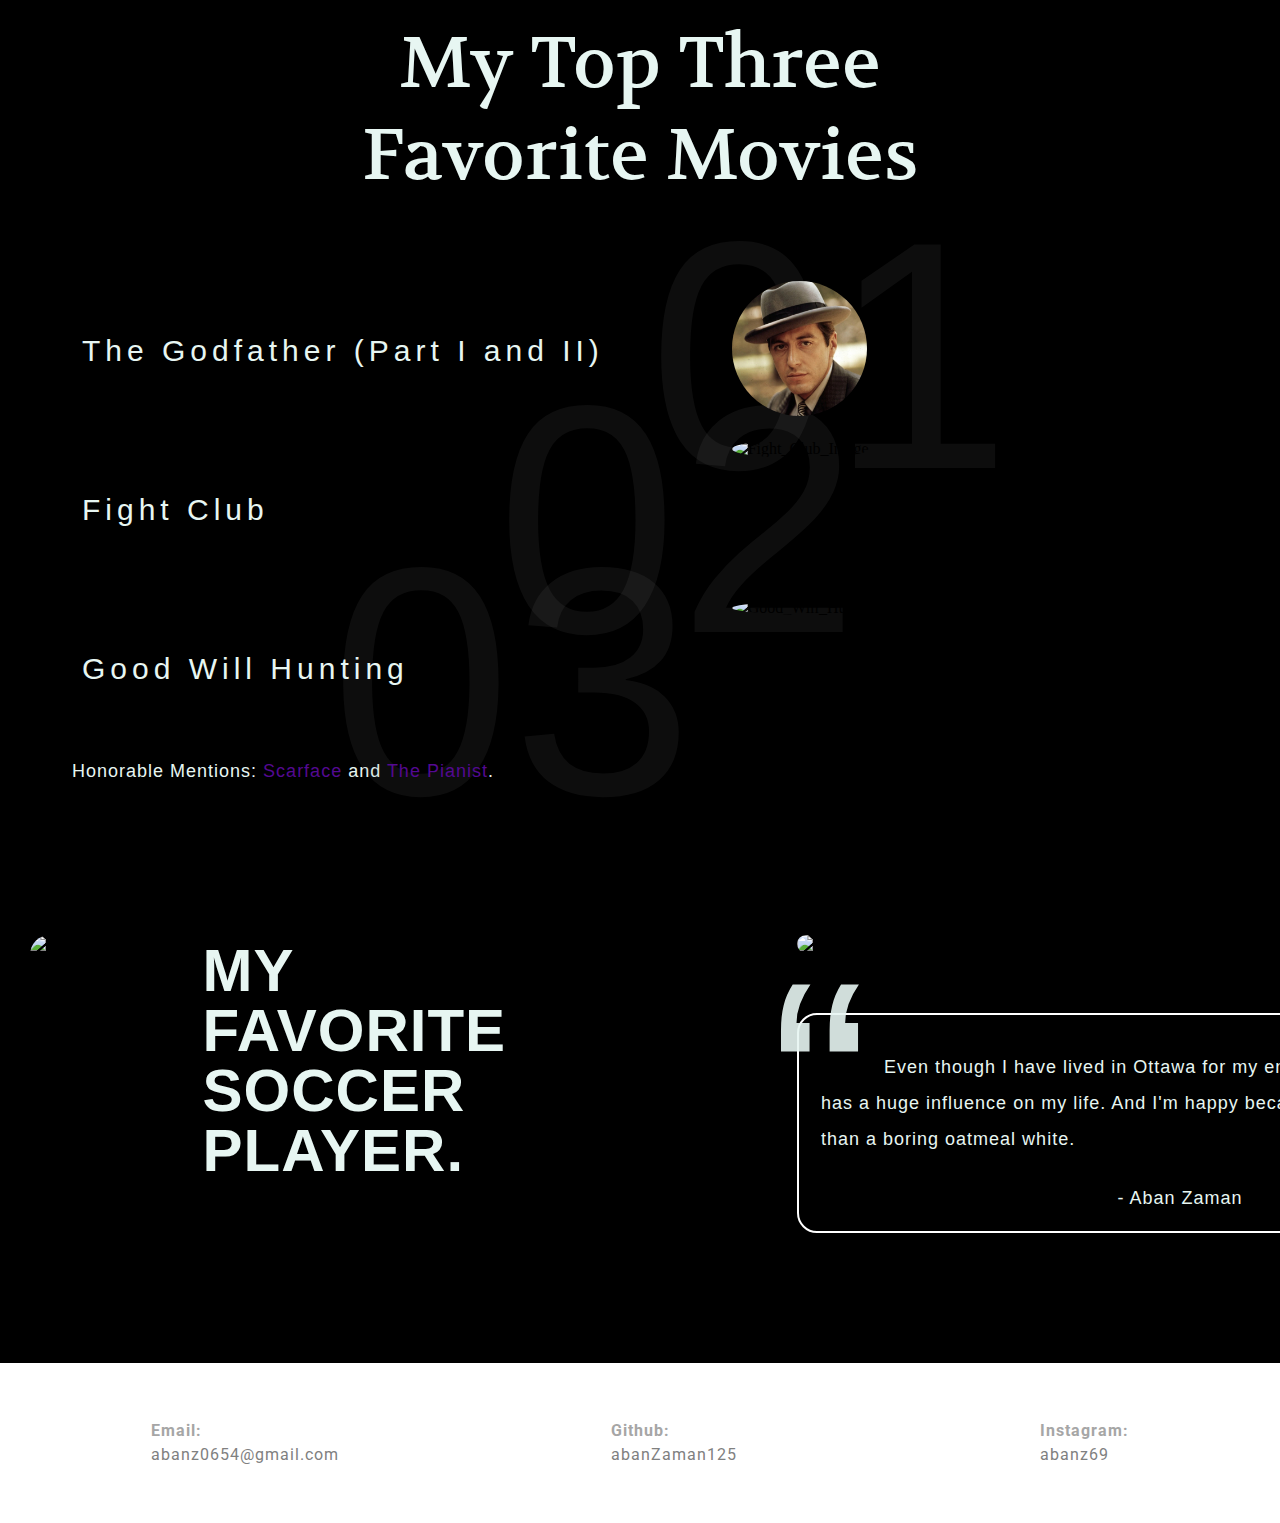
==== commit 77378ffd: "spelling mistake owo" ====
--- a/index.html
+++ b/index.html
@@ -42,7 +42,7 @@
         <li>CSS</li>
         <li>SCSS/Sass</li>
       </ol>
-      <p>I know for a fact I found my passion: programming. Whether it'd be making games with outdated livbraries or web design, I love it.</p>
+      <p>I know for a fact I found my passion: programming. Whether it'd be making games with outdated libraries or web design, I love it.</p>
       <a id="java-game-button" href="https://www.onlinegdb.com/ITbCFVzX8">Java Tic-Tac-Toe Game with UI!</a>
     </div>
     <img class="coding-image" src="images/codingImage.jpg" alt="man holding phone that says eat code sleep repeat">
--- a/css/styles.css
+++ b/css/styles.css
@@ -70,7 +70,7 @@
 
 .passion-text-div {
   /*Padding at the bottom is useless.*/
-  padding: 32px 32px 0 32px;
+  padding: 32px 32px 60px 32px;
   background: linear-gradient(to right, red, purple);
   border-radius: 50px;
 
